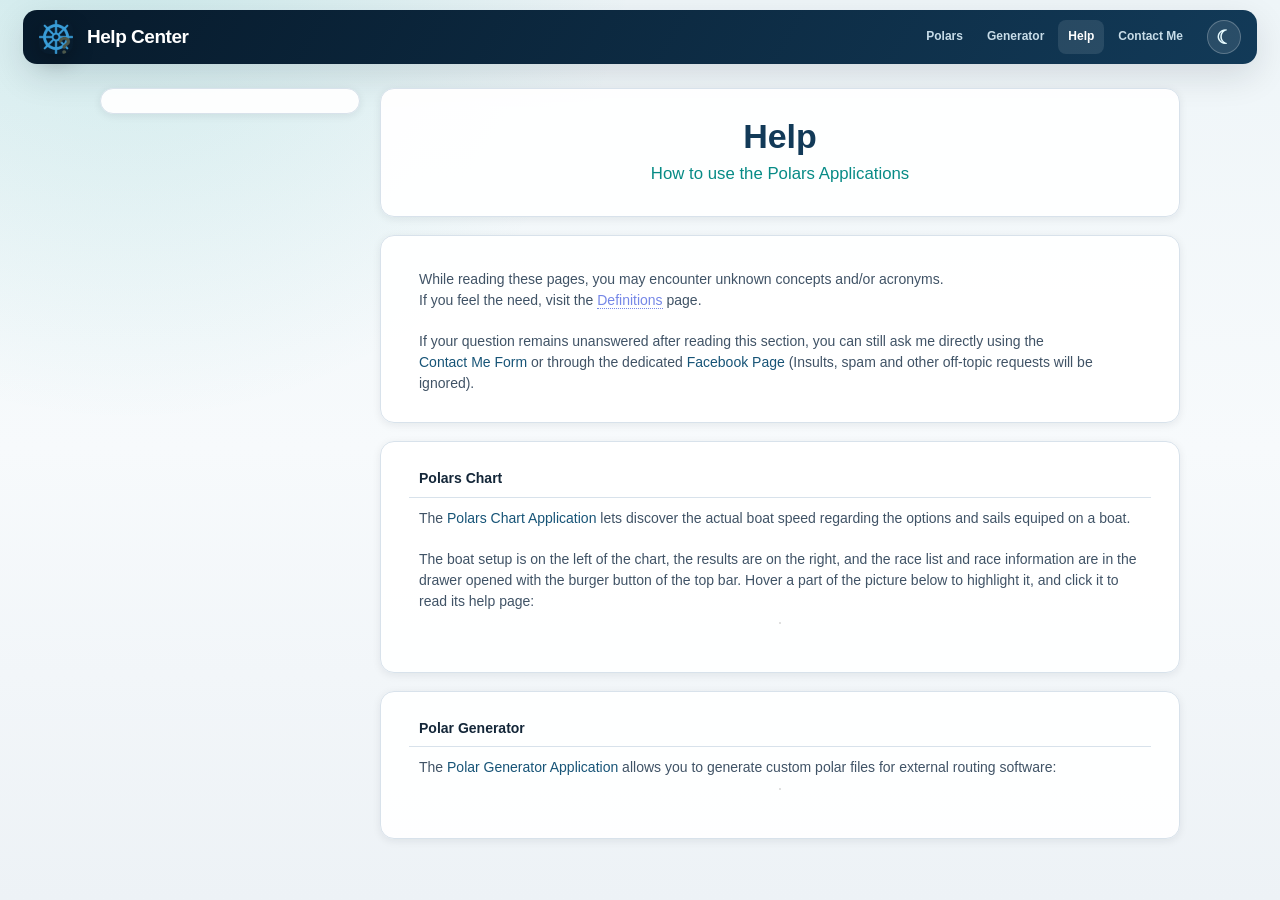
==== help/index.htm @ fb79d12a "Update the Help and README for the new interface, with day and night screenshots The Help pages stil" ====
<!DOCTYPE html>
<html lang="en" dir="ltr">
<head>
	<title>Help</title>
	<meta http-equiv="content-type" content="text/html; charset=utf-8">
	<meta name="description"	lang="en" content="Toxcct's Polars How To">
	<meta name="abstract"		lang="en" content="Toxcct's Polars Chart for Virtual Regatta Offshore">
	<meta name="title"			lang="en" content="Toxcct's Polars Chart for Virtual Regatta Offshore Races">
	<meta name="author"			lang="en" content="toxcct">
	<meta name="keywords"		content="toxcct, Polars, Chart, Virtual, Regatta, Offshore, Boat, Race, Races, Zezo">
	<meta name="robots"			content="all">
	<meta name="rating"			content="General">
	<meta name="category"		content="Sport">
	<meta name="publisher"		content="Toxcct">
	<meta name="copyright"		content="Toxcct 2018">
 	<meta name="viewport"		content="width=device-width, initial-scale=1">
 	<link rel="icon"			type="image/png" href="../favicon-help.png" />
	<script type="text/javascript" src="../js/theme.js?v=1.0.0"></script>
	<link rel="stylesheet"		type="text/css"	 href="../css/general.css?v=5.3.11"	media="screen" />
	<link rel="stylesheet"		type="text/css"	 href="../css/help.css?v=5.3.11"	media="screen" />
	<link rel="stylesheet"		type="text/css"	 href="../css/modern.css?v=1.4.1"		media="screen" />
	<script type="text/javascript" src="../js/lib/jquery-3.2.1.min.js"				defer ></script>
	<script type="text/javascript" src="../js/help.js?v=5.3.12"						defer ></script>
	<script type="text/javascript" src="../js/lib/gtag.js?v=5.3.11"					defer ></script>
</head>

<body class="help-page">
	<header id="_top">
        <div class="app-brand"><a class="app-brand__identity" href="../index.htm">
            <img class="app-brand__logo" src="../favicon-help.png" alt="LSV TOXCct">
            <div>
                <span class="app-brand__name">Help Center</span>
                <span class="app-brand__tagline">LSV TOXCct documentation</span>
            </div>
            </a>
            <div class="app-brand__actions">
                <nav class="app-nav" aria-label="Main navigation">
                    <a href="../index.htm">Polars</a>
                    <a href="../generator.htm">Generator</a>
                    <a class="is-current" href="index.htm">Help</a>
                    <a href="../contact.php">Contact Me</a>
                </nav>
                <span class="app-brand__badge">Polars Help Center</span>
            </div>
        </div>
    </header>
	<article class="grid2cols">
		<div class="column1">
			<div class="sticky">
				<div class="sidebox grid1cols" id="toc"></div>
			</div>
		</div>

		<div class="column2">
			<div class="contentframe">
				<h1>Help</h1>
				<h3>How to use the Polars Applications</h3>
			</div>

			<div class="contentframe" id="_defs">
				<h5 class="hidden">Definitions</h5>
				<p>While reading these pages, you may encounter unknown concepts and/or acronyms.<br/>
					If you feel the need, visit the <a href="definitions.htm" class="innerlnk">Definitions</a> page.<br/></p>
				<p>If your question remains unanswered after reading this section, you can still ask me directly using the <a href="../contact.php">Contact&nbsp;Me&nbsp;Form</a>
					or through the dedicated <a about="_blank" href="https://fb.me/VRPolarsChart/">Facebook Page</a> (Insults, spam and other off-topic requests will be ignored).</p>
			</div>

			<div class="contentframe" id="_polars_chart">
				<h5>Polars Chart</h5>
				<p>The <a href="../">Polars Chart Application</a> lets discover the actual boat speed regarding the options
					and sails equiped on a boat.</p>
				<p>The boat setup is on the left of the chart, the results are on the right, and the race list and race information are in the drawer opened with the burger button of the top bar. Hover a part of the picture below to highlight it, and click it to read its help page:</p>
				<p>
					<img class="themed" usemap="#chart_mapname" data-defsrc="img/100.png" />
					<map name="chart_mapname">
						<area shape="rect" coords="42,5,658,32"		href="chart_raceselector.htm"	title="Top bar and races drawer"	data-imgsrc="img/101.png" />
						<area shape="rect" coords="42,38,182,276"	href="chart_leftpanels.htm"		title="Left panels"		data-imgsrc="img/102.png" />
						<area shape="rect" coords="190,38,510,444"	href="chart_chart.htm"			title="Chart"			data-imgsrc="img/103.png" />
						<area shape="rect" coords="517,38,658,339"	href="chart_rightpanels.htm"	title="Right panels"	data-imgsrc="img/104.png" />
					</map>
				</p>
			</div>

			<div class="contentframe" id="_csv_generator">
				<h5>Polar Generator</h5>
				<p>The <a href="../generator.htm">Polar Generator Application</a> allows you to generate custom polar files for external routing software:</p>
				<p>
					<img class="themed" usemap="#csvgen_mapname" data-defsrc="img/200.png" />
					<map name="csvgen_mapname">
						<area shape="rect" coords="46,68,654,289"	href="csvgen_input.htm"		title="Input Field"			data-imgsrc="img/201.png" />
						<area shape="rect" coords="46,290,654,530"	href="csvgen_options.htm"	title="Options Selector"	data-imgsrc="img/202.png" />
						<area shape="rect" coords="46,531,654,724"	href="csvgen_output.htm"	title="Output Area"			data-imgsrc="img/203.png" />
					</map>
				</p>
			</div>
		</div>
	</article>
</body>
</html>
---- css/general.css ----
/***
 * general.css: Global styles
 * (c) 2017-2018 Toxcct
 * ---
 * This stylesheet is expected to be loaded first.
 ***/

/* ### RESET ###### */
/* Eric Meyer v2.0 (2011-01-26) : http://meyerweb.com/eric/tools/css/reset/ */
html, body, div, span, applet, object, iframe, h1, h2, h3, h4, h5, h6, p, blockquote, pre, a, abbr, acronym, address, big, cite, code, del, dfn, em, img, ins, kbd, q, s, samp, small, strike, strong, sub, sup, tt, var, b, u, i, center, dl, dt, dd, ol, ul, li, fieldset, form, label, legend, table, caption, tbody, tfoot, thead, tr, th, td, article, aside, canvas, details, embed, figure, figcaption, footer, header, hgroup, menu, nav, output, ruby, section, summary, time, mark, audio, video
	{ margin:0; padding:0; border:0; font-size:100%; font:inherit; vertical-align:baseline; }
article, aside, details, figcaption, figure, footer, header, hgroup, menu, nav, section {display:block;}
body {line-height:1;}
ol, ul {list-style:none;}
blockquote, q {quotes:none;}
blockquote:before, blockquote:after, q:before, q:after {content:''; content:none;}
table {border-collapse:collapse; border-spacing:0;}


/**** GLOBAL ********/
/*- Structure ----*/
body {background-color:#ddd; font:normal normal normal 9pt/10pt 'Verdana', sans-serif;}
a {color:#00f; text-decoration:none;}
a:active, a:hover {text-decoration:underline;}
a.disabled {color:graytext; text-decoration:none; cursor:default !important;}
hr {height:1px;}
header, article, footer {margin:0 auto; text-align:center; min-height:20px;}

/*- Forms --------*/

/*- Typographic --*/
i {font-style:italic;}
b {font-weight:bold;}
u {text-decoration:underline;}

.red	{color:red   !important;}
.blue	{color:blue  !important;}
.green	{color:green !important;}
.gray	{color:gray  !important;}

/*- Tables -------*/


/**** HEADER ********/
header {width:910px;}


/**** NAV ***********/


/**** FOOTER ********/
footer	 {color:#777; padding:10px 0 0;}
footer a {color:#8c8cb8; text-decoration:underline;}


/**** CONTENT *******/
article							{width:850px; cursor:default;}
article.grid2cols				{display:grid; grid-template-columns:1fr 600px; grid-gap:7px;}
article.grid3cols				{display:grid; grid-template-columns:1fr 425px 1fr; grid-gap:7px;}

article .contentframe			{min-height:600px; background-color:rgba(255, 255, 255, 0.5); border:1px solid #999; border-radius:5px; box-shadow:0px 4px 10px 0px #4e4e4e; position:relative; overflow: hidden;}

article .sidebox						{color:#444; background-color:rgba(214, 226, 212, 1); border:1px solid #bbb; border-radius:5px; padding:3px 1px; margin:3px 0 5px; font-size:smaller; user-select:none;}
article .sideboxnomargin						{color:#444; background-color:rgba(214, 226, 212, 1); border:1px solid #bbb; border-radius:5px; padding:0px 1px; margin:0px 0 0px; font-size:smaller; user-select:none; height: 16px;}
article .sidebox.grid1cols				{display:grid; grid-gap:2px; grid-template-columns:1fr;					}
article .sidebox.grid2cols				{display:grid; grid-gap:2px 10px;grid-template-columns:60px 1fr;		}
article .sidebox.grid2cols.c20x1fr		{display:grid; grid-gap:2px; grid-template-columns:20px 1fr;			}
article .sidebox.grid3cols				{display:grid; grid-gap:2px; grid-template-columns:30px 1fr 20px;		}
article .sideboxnomargin.grid3cols				{display:grid; grid-gap:2px; grid-template-columns:30px 1fr 20px;		}
article .sidebox.grid3cols.c20x1frx35	{display:grid; grid-gap:2px; grid-template-columns:20px 1fr 85px;		}
article .sidebox.grid5cols				{display:grid; grid-gap:2px; grid-template-columns:1fr 1fr 1fr 1fr 1fr;	}
article .sidebox.grid9cols				{display:grid; grid-gap:2px; grid-template-columns:1fr 1fr 1fr 1fr 1fr 1fr 1fr 1fr 1fr 1fr 1fr 1fr 1fr 1fr;	}
article .sideboxnomargin.grid9cols				{display:grid; grid-gap:2px; grid-template-columns:1fr 1fr 1fr 1fr 1fr 1fr 1fr 1fr 1fr 1fr 1fr 1fr 1fr 1fr;	}
article .sidebox			> .title	{color:#999; width:95%; margin:0 auto 1px; padding-bottom:3px; border-bottom:1px solid #bbb; position:relative;}
article .sidebox.grid1cols	> .title	{grid-column:span 1;}
article .sidebox.grid2cols	> .title	{grid-column:span 2;}
article .sidebox.grid3cols	> .title	{grid-column:span 3;}
article .sideboxnomargin.grid3cols	> .title	{grid-column:span 3;}
article .sidebox.grid5cols	> .title	{grid-column:span 5;}
article .sidebox.grid1cols	> .sep		{grid-column:span 1;}
article .sidebox.grid2cols	> .sep		{grid-column:span 2;}
article .sidebox.grid5cols	> .sep		{grid-column:span 5;}
article .sidebox.grid9cols	> .sep		{grid-column:span 9;}
article .sideboxnomargin.grid9cols	> .sep		{grid-column:span 7;}
article .sidebox.grid5cols	> input		{grid-column:span 3; text-align:center; vertical-align:middle; height:18px; border:1px solid #999; padding:0;}
article .sidebox.grid3cols	> input		{text-align:center; vertical-align:middle; height:14px; border:1px solid #999; padding:0;}
article .sideboxnomargin.grid3cols	> input		{text-align:center; vertical-align:middle; height:14px; border:1px solid #999; padding:0;}
article .sidebox.grid5cols	> button	{width:35px; height:20px;}
article .sidebox.grid9cols	> button	{width:18px; height:18px; padding: 0px 0px; border-width: 1px; word-spacing: 0px; font-size: 6px;}
article .sideboxnomargin.grid9cols	> button	{width:18px; height:18px; padding: 0px 0px; border-width: 1px; word-spacing: 0px; font-size: 6px;}
article .sidebox.grid1cols	> .column1	{text-align:center;	}
article .sidebox.grid2cols	> .column1	{text-align:right;	}
article .sidebox.grid2cols	> .column2	{text-align:left;	}
article .sidebox.grid3cols	> .column1	{text-align:right;	}
article .sideboxnomargin.grid3cols	> .column1	{text-align:right;	}
article .sidebox.grid3cols	> .column2	{text-align:left;	}
article .sideboxnomargin.grid3cols	> .column2	{text-align:left;	}
article .sidebox.grid3cols	> .column3	{text-align:right;	}
article .sideboxnomargin.grid3cols	> .column3	{text-align:right;	}
article .sidebox.grid5cols	> .column1	{text-align:right;	}
article .sidebox.grid5cols	> .column2	{text-align:center;	}
article .sidebox.grid5cols	> .column3	{text-align:center;	}
article .sidebox.grid5cols	> .column4	{text-align:center;	}
article .sidebox.grid5cols	> .column5	{text-align:left;	}
article .sidebox.grid9cols	> .column1	{text-align:right;	}
article .sideboxnomargin.grid9cols	> .column1	{text-align:center;	}
article .sidebox.grid9cols	> .column2	{text-align:center;	}
article .sideboxnomargin.grid9cols	> .column2	{text-align:center;	}
article .sidebox.grid9cols	> .column3	{text-align:center;	}
article .sideboxnomargin.grid9cols	> .column3	{text-align:center;	}
article .sidebox.grid9cols	> .column4	{text-align:center;	}
article .sideboxnomargin.grid9cols	> .column4	{text-align:center;	}
article .sidebox.grid9cols	> .column5	{text-align:left;	}
article .sideboxnomargin.grid9cols	> .column5	{text-align:left;	}
article .sidebox.grid9cols	> .column6	{text-align:center;	}
article .sideboxnomargin.grid9cols	> .column6	{text-align:center;	}
article .sidebox.grid9cols	> .column7	{text-align:center;	}
article .sideboxnomargin.grid9cols	> .column7	{text-align:center;	}
article .sidebox.grid9cols	> .column8	{text-align:center;	}
article .sideboxnomargin.grid9cols	> .column8	{text-align:center;	}
article .sidebox.grid9cols	> .column9	{text-align:center;	}
article .sideboxnomargin.grid9cols	> .column9	{text-align:center;	}
article .sidebox			> hr		{width:95%; height:0; border:none; border-top:1px inset; border-bottom:1px inset; margin:3px auto 0;}
article .sidebox			> .ads		{width:180px; height:190px; margin:0 auto; padding:5px 0;}
article .sidebox	.val				{color:#008275;		}
article .sidebox	.unit_deg::after	{content:"\00B0";	}
article .sidebox	.unit_kts::after	{content:" kts";	}
article .sideboxnomargin	.unit_kts::after	{content:" kts";height: 16px;	}
article .sidebox	.clickable			{cursor:pointer;	}
article .sidebox	.clickable.disabled	{cursor:default;	}
article .sidebox	img					{vertical-align:text-bottom; width:11px; padding-right:2px;}
article .sidebox	.lnk_icon			{display:inline-block; width:11px; height:11px; vertical-align:text-bottom; background-size:contain;}
article .sidebox	.lnk_icon.left		{margin-right:2px;}
article .sidebox	.lnk_icon.right		{margin-left:2px;}
article .sidebox	.lnk_icon.cog		{background-image: url(./img/cog.png);}
article .sidebox	.lnk_icon.help		{background-image: url(./img/help.png);}
article .sidebox	.lnk_icon.email		{background-image: url(./img/page_edit.png);}
article .sidebox	.lnk_icon.fb		{background-image: url(./img/facebook.png);}
article .sidebox	.lnk_icon.paypal	{background-image: url(https://www.paypalobjects.com/webstatic/icon/favicon.ico);}
article .sidebox	.lnk_icon.github	{background-image: url(./img/github.png);}
article .sidebox	.lnk_icon.zezo		{background-image: url(./img/zezo_favicon.png);}
article .sidebox	.lnk_icon.vrzen		{background-image: url(https://vrzen.org/assets/img/favicon.ico);}
article .sidebox	.lnk_icon.vrdash	{background-image: url(https://lh3.googleusercontent.com/2yTMNQYOVCjJmH24RKw0IzHLn2s8ThqNqshqYa5LpwlR2w_ZX2c3izU-znmJ2lO4NVhhf-WaPA=w26-h26-e365);}
article .sidebox	.lnk_icon.rtmulti	{background-image: url(https://vro.civis.net/LSV-Dash/img/LSV.svg);}
article .sidebox	.lnk_icon.rtmono	{background-image: url(https://vro.civis.net/LSV-Dash/img/LSV.svg);}
article .sidebox	.lnk_icon.avalon	{background-image: url(https://www.avalon-routing.com/wp-content/uploads/2017/07/cropped-PictoAvalon-32x32.jpg);}
article .sidebox	.lnk_icon.release	{background-image: url(./img/report.png);}

.bigRedButton				{display:inline-block; color:#fff; background-color:#ff5c5c; padding:5px 10px; border:1px solid #f22; border-radius:3px; cursor:pointer; user-select:none; transition-property:color, background-color, border-color; transition-duration:0.3s; transition-timing-function:ease;}
.bigRedButton:hover			{background-color:#ff8888;}
.bigRedButton:active		{background-color:#ff4040;}
.bigRedButton[disabled]		{background-color:#dadada; color:graytext; border-color:#a2a2a2; cursor:default;}

.bigGreenButton				{display:inline-block; color:#fff; background-color:#348e34; padding:5px 10px; border:1px solid #070; border-radius:3px; cursor:pointer; user-select:none; transition-property:color, background-color, border-color; transition-duration:0.3s; transition-timing-function:ease;}
.bigGreenButton:hover		{background-color:#46af46;}
.bigGreenButton:active		{background-color:#328032;}
.bigGreenButton[disabled]	{background-color:#dadada; color:graytext; border-color:#a2a2a2; cursor:default;}

.bigBlueButton				{display:inline-block; color:#eeebff; background-color:#365ed0; padding:5px 10px; border:1px solid #999; border-radius:3px; cursor:pointer; user-select:none; transition-property:color, background-color, border-color; transition-duration:0.3s; transition-timing-function:ease;}
.bigBlueButton:hover		{background-color:#4872e6; color:#fff;}
.bigBlueButton:active		{background-color:#0d3dc5;}
.bigBlueButton[disabled]	{background-color:#dadada; color:graytext; border-color:#a2a2a2; cursor:default;}

.bigGrayButton				{display:inline-block; color:#333; background-color:#ebebeb; padding:5px 10px; border:1px solid #999; border-radius:3px; cursor:pointer; user-select:none; transition-property:color, background-color, border-color; transition-duration:0.3s; transition-timing-function:ease;}
.bigGrayButton:hover		{background-color:#fdfdfd;}
.bigGrayButton:active		{background-color:#ddd;}
.bigGrayButton[disabled]	{background-color:#dadada; color:graytext; border-color:#a2a2a2; cursor:default;}
---- css/help.css ----
/***
 * help.css: Polars' Help specific styles
 * (c) 2017-2018 Toxcct
 * ---
 * This stylesheet is cascaded after general.css
 ***/


/**** GLOBAL ********/
.sticky			{position:sticky; top:5px;}
.center			{text-align:center	!important;}
.right			{text-align:right   !important;}
.hidden			{display:none		!important;}
.clear			{clear:both			!important;}

.race_incoming		{color:#0c0ccc;}
.race_inprogress	{color:#13be13;}
.race_closing		{color:#970303;}
.race_closed		{color:#000000;}


/**** HEADER ********/


/**** NAV ***********/


/**** FOOTER ********/


/**** CONTENT *******/
article						{width:940px; grid-template-columns:1fr 740px !important; line-height:1.2em;}

.contentframe				{min-height:initial !important; margin-bottom:20px; padding:10px; text-align:left;}
.contentframe h1			{font-weight:bold; text-align:center; font-size:1.6em; color:#008275; padding:0 0 5px; line-height:1em;}
.contentframe h3			{font-weight:normal; text-align:center; font-size:1.2em; color:#008275; padding:5px 0;}
.contentframe h5			{font-weight:bold; text-align:left; border-bottom:1px solid #999; padding:0 0 10px 10px; margin-bottom:10px;}
.contentframe p				{text-align:justify; margin:5px 10px 0px; color:#404040; line-height:1.5em;}
.contentframe p  + p,
.contentframe ul + p,
.contentframe h1 + p,
.contentframe h3 + p		{margin-top:20px;}
.contentframe p img			{display:block; border:1px solid #ccc; margin:0 auto 20px;}
.contentframe p + p > img	{margin-top:-10px;}
.contentframe img.inline	{display:inline-block; margin:0; border:0; vertical-align:sub;}
.contentframe p.favicon		{margin:0 0 0 50px;}
.contentframe .favicon img	{display:inline-block; width:16px; vertical-align:bottom; margin:0; border:0;}
.contentframe img.flt_left	{float:left; margin-right:20px;}
.contentframe img.flt_right	{float:right; margin-left:20px;}
.contentframe p img + img	{margin-top:-10px;}
.contentframe ul			{list-style:disc; margin:0px 10px 20px 50px; color:#404040;}
.contentframe p + ul		{margin-top:5px;}
.contentframe a.innerlnk	{border-bottom:1px dotted; color:#7587e7; text-decoration:none;}
.contentframe hr			{height:0; border:none; border-bottom:1px solid #999; margin:30px auto; width:100px; clear:both;}

pre {border:1px solid #999; margin:5px 55px 10px; padding:5px; background-color:#d5d5d5; font-family:monospace; overflow:auto;}
pre.json .key		{color:#971193;}
pre.json .val.str	{color:#dd7000;}
pre.json .val.num	{color:#034ed7;}
pre.json .val.bool	{color:#149904;}
pre .highlight		{cursor:help; background-color:#ea535336;}

ul.sails				{font-weight:bold; line-height:2;}
ul.sails li.Jib			{color:#cd0342;}
ul.sails li.Spi			{color:#00ff00;}
ul.sails li.Staysail	{color:#0000ff;}
ul.sails li.LightJib	{color:#f67876;}
ul.sails li.Code0		{color:#00a000;}
ul.sails li.HeavyGnk	{color:#b00000;}
ul.sails li.LightGnk	{color:#d77900;}
---- css/modern.css ----
/**
 * LSV TOXCct responsive visual layer
 * Loaded after the historical stylesheets so the application logic and
 * existing selectors remain backward compatible.
 */

:root {
	--navy-950: #071a2b;
	--navy-900: #0b263d;
	--navy-800: #123a58;
	--navy-700: #175477;
	--brand-gradient-end: var(--navy-800);
	--sea-600: #078b86;
	--sea-500: #12a8a0;
	--sea-100: #dff7f4;
	--blue-100: #e9f3fb;
	--ink-900: #132638;
	--ink-700: #405366;
	--ink-500: #718092;
	--line: #d8e2eb;
	--surface: #ffffff;
	--surface-soft: #f3f7fa;
	--danger: #c63c4a;
	--success: #14865f;
	--warning: #a76311;
	--page-glow: rgba(18, 168, 160, 0.16);
	--page-start: #eef5f8;
	--page-middle: #f7fafc;
	--page-end: #edf2f6;
	--surface-glass-soft: rgba(255, 255, 255, 0.78);
	--surface-glass: rgba(255, 255, 255, 0.92);
	--surface-glass-medium: rgba(255, 255, 255, 0.94);
	--surface-glass-strong: rgba(255, 255, 255, 0.96);
	--code-surface: #eef3f7;
	--chart-axis: #9eb0bf;
	--chart-grid: rgba(113, 128, 146, 0.24);
	--chart-label-background: rgba(255, 255, 255, 0.92);
	--chart-label-text: #123a58;
	--chart-tooltip: rgba(7, 26, 43, 0.94);
	--chart-point-border: #ffffff;
	--chart-point-shadow: rgba(7, 26, 43, 0.32);
	--shadow-sm: 0 2px 8px rgba(7, 26, 43, 0.08);
	--shadow-md: 0 12px 35px rgba(7, 26, 43, 0.12);
	--radius-sm: 8px;
	--radius-md: 14px;
	--radius-lg: 20px;
	--page-width: 1400px;
}

:root[data-theme="dark"] {
	--navy-950: #06131d;
	--navy-900: #0a2131;
	--navy-800: #9dd9f7;
	--navy-700: #83c9ec;
	--brand-gradient-end: #164661;
	--sea-600: #48d5cc;
	--sea-500: #5be3da;
	--sea-100: #153c3d;
	--blue-100: #172f43;
	--ink-900: #edf5fa;
	--ink-700: #c0ced9;
	--ink-500: #91a6b8;
	--line: #30495b;
	--surface: #102431;
	--surface-soft: #182f3f;
	--danger: #ff8994;
	--success: #66d3aa;
	--warning: #f4b45e;
	--page-glow: rgba(18, 168, 160, 0.12);
	--page-start: #07131d;
	--page-middle: #0a1a27;
	--page-end: #0d202e;
	--surface-glass-soft: rgba(12, 31, 44, 0.82);
	--surface-glass: rgba(15, 35, 49, 0.94);
	--surface-glass-medium: rgba(15, 35, 49, 0.96);
	--surface-glass-strong: rgba(17, 38, 53, 0.98);
	--code-surface: #0b1b27;
	--chart-axis: #678196;
	--chart-grid: rgba(145, 166, 184, 0.24);
	--chart-label-background: rgba(16, 36, 49, 0.96);
	--chart-label-text: #d8e7f1;
	--chart-tooltip: rgba(3, 12, 19, 0.96);
	--chart-point-border: #dceaf2;
	--chart-point-shadow: rgba(0, 0, 0, 0.6);
	--shadow-sm: 0 2px 10px rgba(0, 0, 0, 0.28);
	--shadow-md: 0 14px 38px rgba(0, 0, 0, 0.38);
}

*, *::before, *::after {
	box-sizing: border-box;
}

html {
	min-width: 320px;
	scroll-behavior: smooth;
}

body {
	min-height: 100vh;
	margin: 0;
	color: var(--ink-900);
	background:
		radial-gradient(circle at 10% -10%, var(--page-glow), transparent 32rem),
		linear-gradient(180deg, var(--page-start) 0, var(--page-middle) 28rem, var(--page-end) 100%);
	font: 400 14px/1.45 -apple-system, BlinkMacSystemFont, "Segoe UI", Roboto, Helvetica, Arial, sans-serif;
	-webkit-font-smoothing: antialiased;
}

a {
	color: var(--navy-700);
	text-decoration: none;
}

a:hover {
	color: var(--sea-600);
	text-decoration: none;
}

button,
input,
select,
textarea {
	font: inherit;
}

button,
input[type="button"],
input[type="submit"] {
	min-height: 36px;
	border: 1px solid var(--line);
	border-radius: var(--radius-sm);
    background: var(--surface-soft);
    color: var(--navy-800);
	cursor: pointer;
	transition: border-color 160ms ease, box-shadow 160ms ease, background-color 160ms ease, transform 160ms ease;
}

button:hover:not(:disabled),
input[type="button"]:hover:not(:disabled),
input[type="submit"]:hover:not(:disabled) {
	border-color: var(--sea-500);
	box-shadow: 0 3px 12px rgba(18, 168, 160, 0.16);
}

button:active:not(:disabled),
input[type="button"]:active:not(:disabled),
input[type="submit"]:active:not(:disabled) {
	transform: translateY(1px);
}

button:focus-visible,
input:focus-visible,
select:focus-visible,
textarea:focus-visible,
a:focus-visible {
	outline: 3px solid rgba(18, 168, 160, 0.3);
	outline-offset: 2px;
}

input[type="checkbox"],
input[type="radio"] {
	accent-color: var(--sea-600);
}

input[type="text"],
select,
textarea {
	border: 1px solid var(--line);
	border-radius: var(--radius-sm);
	background: var(--surface);
	color: var(--ink-900);
}

.sr-only {
	position: absolute !important;
	width: 1px !important;
	height: 1px !important;
	padding: 0 !important;
	margin: -1px !important;
	overflow: hidden !important;
	clip: rect(0, 0, 0, 0) !important;
	white-space: nowrap !important;
	border: 0 !important;
}

/* Header and race selector */
header {
	width: min(100%, var(--page-width));
	min-height: 0;
	padding: 18px clamp(14px, 3vw, 34px) 0;
}

.app-brand {
	display: flex;
	align-items: center;
	justify-content: space-between;
	gap: 18px;
	min-height: 76px;
	padding: 14px clamp(16px, 3vw, 28px);
	border-radius: var(--radius-lg);
	background: linear-gradient(120deg, var(--navy-950), var(--brand-gradient-end));
	box-shadow: var(--shadow-md);
	color: #fff;
	text-align: left;
}

.app-brand__identity {
	display: flex;
	align-items: center;
	gap: 14px;
	color: #fff;
}

.app-brand__identity:hover {
	color: #fff;
}

.app-brand__logo {
	width: 48px;
	height: 48px;
	border-radius: 13px;
	box-shadow: 0 7px 20px rgba(0, 0, 0, 0.25);
}

.app-brand__name {
	display: block;
	font-size: clamp(19px, 2.3vw, 27px);
	font-weight: 720;
	letter-spacing: -0.025em;
}

.app-brand__tagline {
	display: block;
	margin-top: 3px;
	color: #b9d6e6;
	font-size: 12px;
	letter-spacing: 0.035em;
}

.app-brand__badge {
	flex: 0 0 auto;
	padding: 7px 11px;
	border: 1px solid rgba(255, 255, 255, 0.22);
	border-radius: 999px;
	background: rgba(255, 255, 255, 0.09);
	color: #dffcf8;
	font-size: 11px;
	font-weight: 700;
	letter-spacing: 0.08em;
	text-transform: uppercase;
}

.app-brand__actions {
	display: flex;
	align-items: center;
	gap: 14px;
}

.theme-toggle {
	display: inline-grid;
	place-items: center;
	flex: 0 0 auto;
	width: 38px;
	height: 38px;
	min-height: 38px;
	padding: 0;
	border: 1px solid rgba(255, 255, 255, 0.24);
	border-radius: 50%;
	background: rgba(255, 255, 255, 0.1);
	color: #e7fbff;
	font-size: 19px;
	font-weight: 700;
	line-height: 1;
}

.theme-toggle:hover:not(:disabled) {
	border-color: rgba(91, 227, 218, 0.8);
	background: rgba(255, 255, 255, 0.17);
}

.app-nav {
	display: flex;
	align-items: center;
	gap: 4px;
}

.app-nav a {
	padding: 8px 10px;
	border-radius: 8px;
	color: #c7dce8;
	font-size: 12px;
	font-weight: 650;
}

.app-nav a:hover,
.app-nav a.is-current {
	background: rgba(255, 255, 255, 0.1);
	color: #fff;
}

header #race_selection {
	position: relative;
	display: block;
	width: 100%;
	min-width: 0;
	height: auto;
	min-height: 90px;
	margin: 16px auto 4px;
	padding: 12px 8px;
	border: 0;
	border-radius: var(--radius-md);
	background: var(--surface-glass-soft);
	box-shadow: var(--shadow-sm);
	overflow-x: auto;
	overflow-y: hidden;
	scrollbar-width: thin;
	scrollbar-color: #a8bac8 transparent;
}

header #race_selection select {
	display: none;
	width: 100%;
	min-height: 46px;
	padding: 0 42px 0 14px;
	background-color: var(--surface);
}

header #race_selection .archives_selector {
	border-right-color: var(--line);
}

header #race_selection .race {
	font-size: 11px;
	font-weight: 650;
	line-height: 1.25;
}

header #race_selection .imgbtn {
	border: 2px solid transparent;
	border-radius: 12px;
	box-shadow: 0 3px 10px rgba(7, 26, 43, 0.14);
	opacity: 0.55;
}

header #race_selection .imgbtn:hover {
	border-color: rgba(18, 168, 160, 0.5);
	opacity: 0.9;
}

header #race_selection .imgbtn.selected {
	border-color: var(--sea-500);
	box-shadow: 0 8px 22px rgba(7, 26, 43, 0.22);
}

header #race_selection .races_hidden_counter {
	border-color: var(--line);
	background: var(--surface-soft);
	color: var(--ink-500);
}

header #race_selection .hidden_races_banner {
	position: fixed;
	z-index: 50;
	display: none;
	inset: 0;
	width: 100%;
	height: 100%;
	padding: min(12vh, 110px) clamp(16px, 5vw, 80px);
	background: rgba(7, 26, 43, 0.72);
	backdrop-filter: blur(8px);
}

header #race_selection .races_closed,
header #race_selection .races_hidden {
	position: relative;
	width: min(100%, 1000px);
	max-height: 74vh;
	margin: 0 auto;
	padding: 28px;
	border-radius: var(--radius-lg);
	background: var(--surface);
	box-shadow: var(--shadow-md);
	overflow: auto;
}

/* Main chart layout */
body.dashboard-page article.grid3cols {
	display: grid;
	grid-template-columns: minmax(210px, 270px) minmax(380px, 425px) minmax(235px, 290px);
	gap: 18px;
	align-items: start;
	justify-content: center;
	width: min(100%, var(--page-width));
	padding: 14px clamp(14px, 3vw, 34px) 34px;
}

body.dashboard-page article.grid3cols > .column1,
body.dashboard-page article.grid3cols > .column3 {
	min-width: 0;
}

body.dashboard-page article.grid3cols > .column2 {
	height: auto;
	min-width: 0;
}

body.dashboard-page article .contentframe {
	min-height: 0;
	border: 1px solid var(--line);
	border-radius: var(--radius-lg);
	background: var(--surface-glass-medium);
	box-shadow: var(--shadow-md);
	overflow: hidden;
}

#chart_panel {
	position: relative;
}

.chart-header {
	display: flex;
	align-items: center;
	justify-content: space-between;
	gap: 14px;
	padding: 14px 16px 10px;
	border-bottom: 1px solid var(--line);
	text-align: left;
}

.chart-header > :first-child {
	flex: 1 1 auto;
	min-width: 0;
}

.chart-header__title {
	display: block;
	font-size: 15px;
	font-weight: 720;
}

.chart-header__hint {
	display: block;
	margin-top: 2px;
	color: var(--ink-500);
	font-size: 11px;
}

.chart-header__controls,
.chart-zoom {
	display: flex;
	align-items: center;
	gap: 6px;
}

.chart-header__controls {
	flex: 0 0 auto;
}

.chart-zoom {
	display: none;
}

#chart_panel.is-echarts .chart-zoom {
	display: flex;
}

.chart-header__action {
	min-width: 40px;
	min-height: 40px;
	padding: 0 10px;
	border-color: var(--line);
	background: var(--surface-soft);
	font-size: 18px;
	line-height: 1;
}

.chart-zoom .chart-header__action {
	min-width: 36px;
	min-height: 36px;
	padding: 0 8px;
}

.chart-zoom__level {
	min-width: 56px !important;
	font-size: 11px;
	font-variant-numeric: tabular-nums;
}

.chart-header__action:disabled {
	cursor: default;
	opacity: 0.45;
}

body.chart-is-expanded {
	overflow: hidden;
}

#chart_panel:fullscreen,
#chart_panel.is-expanded {
	display: flex;
	flex-direction: column;
	align-items: center;
	justify-content: center;
	background: var(--surface);
}

#chart_panel:fullscreen {
	padding: 10px;
}

#chart_panel.is-expanded {
	position: fixed;
	z-index: 100;
	inset: 10px;
	width: auto;
	height: auto;
	max-width: none;
	margin: 0;
}

#chart_panel:fullscreen .chart-header,
#chart_panel.is-expanded .chart-header {
	width: min(100%, 540px);
}

#chart_panel:fullscreen #zoomable,
#chart_panel.is-expanded #zoomable {
	width: min(100%, calc((100vh - 96px) * 425 / 650));
}

#zoomable {
	position: relative;
	display: block;
	width: 100%;
	max-width: 425px;
	height: auto;
	margin: 0 auto;
	aspect-ratio: 425 / 650;
	font-size: 24px;
	font-weight: 700;
	touch-action: none;
}

article #polars_chart_scale,
article #polars_chart_vmg,
article #polars_chart_vmgprj,
article #polars_chart_spdprj,
article #polars_chart_foils,
article #polars_chart_data,
article #polars_chart_twa,
article #polars_chart_course {
	position: absolute;
	inset: 0;
	display: block;
	width: 100%;
	height: 100%;
	margin: 0;
}

article #polars_chart_course {
	z-index: 0;
	pointer-events: none;
}

article #error_message,
article #info_message {
	inset: 0;
	width: 100%;
	height: 100%;
	padding: 48% 22px 22px;
	border-radius: 0;
	font-size: 13px;
	line-height: 1.55;
}

#chart_panel.is-echarts #error_message,
#chart_panel.is-echarts #info_message {
	top: 58px;
	height: calc(100% - 58px);
}

body.dashboard-page article .sidebox,
body.dashboard-page article .sideboxnomargin {
	color: var(--ink-700);
	border: 1px solid var(--line);
	border-radius: var(--radius-md);
	background: var(--surface-glass);
	box-shadow: var(--shadow-sm);
	font-size: 12px;
}

body.dashboard-page article .sidebox {
	margin: 0 0 12px;
	padding: 13px;
}

body.dashboard-page article .sideboxnomargin {
	height: auto;
	margin: 0 0 10px;
	padding: 10px 12px;
}

body.dashboard-page article .sidebox > .title {
	width: 100%;
	margin: 0 auto 7px;
	padding: 0 0 8px;
	border-bottom-color: var(--line);
	color: var(--ink-500);
	font-size: 10px;
	font-weight: 760;
	letter-spacing: 0.09em;
	text-transform: uppercase;
}

body.dashboard-page article .sidebox .val {
	color: var(--sea-600);
	font-weight: 700;
}

body.dashboard-page article .sidebox.grid1cols,
body.dashboard-page article .sidebox.grid2cols,
body.dashboard-page article .sidebox.grid3cols,
body.dashboard-page article .sideboxnomargin.grid3cols {
	gap: 7px 10px;
}

body.dashboard-page article .sidebox.grid2cols {
	grid-template-columns: minmax(58px, auto) minmax(0, 1fr);
    align-items: center;
}

body.dashboard-page article .sidebox.grid3cols,
body.dashboard-page article .sideboxnomargin.grid3cols {
	grid-template-columns: 30px minmax(0, 1fr) 34px;
}

body.dashboard-page article .sidebox.grid3cols.c20x1frx35 {
	grid-template-columns: 28px minmax(0, 1fr) 72px;
}

/* TWS step buttons: "−" on the first row, "+" on the second, whatever their number */
body.dashboard-page article .tws-step-buttons {
	display: grid;
	grid-template-columns: repeat(var(--tws-steps, 3), minmax(0, 1fr));
	gap: 4px;
	padding: 8px;
}

body.dashboard-page article .tws-step-buttons > button {
	width: auto;
	min-width: 0;
	height: 32px;
	padding: 0 1px;
	border-color: var(--line);
	background: var(--surface-soft);
	color: var(--navy-800);
	font-size: 10px;
	font-weight: 700;
}

/* 4 decimals or more: tighter labels so "+0.00001" still fits */
body.dashboard-page article .tws-step-buttons:has(> :nth-child(9)) {
	gap: 3px 2px;
	padding: 8px 4px;
}

body.dashboard-page article .tws-step-buttons:has(> :nth-child(9)) > button {
	padding: 0;
	font-size: 9px;
	letter-spacing: -0.03em;
}

#polar_echart {
	width: 100%;
	max-width: 540px;
	height: min(72vh, 650px);
    min-height: 650px;
	margin: 0 auto;
	touch-action: none;
}

#polar_echart[hidden] {
	display: none;
}

#chart_panel.is-echarts #zoomable {
	display: none;
}

#chart_panel:fullscreen #polar_echart,
#chart_panel.is-expanded #polar_echart {
	width: min(100%, 540px);
	height: calc(100vh - 84px);
	max-height: none;
}

/* TWA value in a fixed-width slot so the buttons never move or overflow */
body.dashboard-page article .sidebox #data_twa {
	display: grid;
	grid-template-columns: 6.5ch minmax(0, 1fr);
	align-items: center;
	gap: 6px;
	min-width: 0;
	margin-bottom: 2px;
}

body.dashboard-page article .sidebox #data_twa > .val {
	white-space: nowrap;
	font-variant-numeric: tabular-nums;
}

body.dashboard-page article .sidebox #data_twa div#twa_btns {
	position: static;
	display: grid;
	grid-template-columns: repeat(4, minmax(0, 1fr));
	gap: 4px;
	min-width: 0;
	padding: 0;
}

body.dashboard-page article .sidebox #data_twa div#twa_btns button {
	width: auto;
	min-width: 0;
	height: 32px;
	padding: 0 1px;
	font-size: 10px;
	white-space: nowrap;
}

body.dashboard-page article #data_tws {
//	min-height: 38px;
	padding: 0 0px;
	font-size: 15px;
	font-weight: 720;
    border: 0px;
}

body.dashboard-page article .sidebox input[type="checkbox"] {
	width: 17px;
	height: 17px;
}

body.dashboard-page article .sidebox .clickable {
	padding: 4px;
	border-radius: 6px;
	transition: background-color 150ms ease;
}

body.dashboard-page article .sidebox .clickable:hover:not(.disabled) {
	background: var(--sea-100);
}

body.dashboard-page article #reset_stored_data,
.bigRedButton,
.bigGreenButton,
.bigBlueButton,
.bigGrayButton {
	min-height: 38px;
	padding: 7px 13px;
	border-width: 1px;
	border-radius: var(--radius-sm);
	box-shadow: none;
	font-weight: 650;
}

body.dashboard-page article #reset_stored_data {
	width: 100%;
	margin-top: 2px;
	border-color: #efc4c8;
	background: #fff3f4;
	color: var(--danger);
}

.bigGreenButton {
	border-color: #a8ddca;
	background: #e5f8f0;
	color: #116b4d;
}

.bigBlueButton {
	border-color: #b7d4e8;
	background: #e8f3fb;
	color: #155b82;
}

.bigRedButton {
	border-color: #efc4c8;
	background: #fff0f1;
	color: #a82e3b;
}

.bigGrayButton {
	border-color: var(--line);
	background: var(--surface-soft);
	color: var(--ink-700);
}

footer {
	width: min(100%, var(--page-width));
	padding: 10px 18px 26px;
	color: var(--ink-500);
}

/* Generator */
body.generator-page article {
	width: min(calc(100% - 28px), 1100px);
	margin: 24px auto;
	padding: clamp(14px, 2.5vw, 28px);
	border: 1px solid var(--line);
	border-radius: var(--radius-lg);
	background: var(--surface-glass-medium);
	box-shadow: var(--shadow-md);
}

body.generator-page article textarea {
	width: 100%;
	max-width: 100%;
	padding: 12px;
	font: 12px/1.5 ui-monospace, SFMono-Regular, Menlo, Consolas, monospace;
}

body.generator-page article #hidding_input_wrapper,
body.generator-page article #process_controls,
body.generator-page article #process_controls #hidding_ctrls_wrapper,
body.generator-page article #msg_output,
body.generator-page article #csv_array {
	width: 100%;
}

body.generator-page article #raw_input {
	width: calc(100% - 184px);
}

body.generator-page article #process_controls,
body.generator-page article #msg_output {
	border: 1px solid var(--line);
	border-radius: var(--radius-md);
	background: var(--surface-soft);
}

body.generator-page article #process_controls #options_list {
	grid-template-columns: minmax(220px, 0.75fr) minmax(360px, 1.6fr);
	gap: 12px;
}

body.generator-page article #process_controls .tab .title {
	border-color: var(--navy-700);
	background: var(--navy-700);
}

body.generator-page article #process_controls .tab .content {
	border-color: var(--line);
	border-radius: 0 var(--radius-sm) var(--radius-sm) var(--radius-sm);
	background: var(--surface);
}

body.generator-page article #boats_list {
	border: 1px solid var(--line);
	background: var(--surface);
	color: var(--ink-900);
}

body.generator-page article #process_controls .tab .content label {
	color: var(--navy-700);
}

body.generator-page article #msg_output {
	color: var(--ink-700);
}

body.generator-page article #msg_output.error {
	color: var(--danger);
}

body.generator-page article #msg_output.info {
	color: var(--navy-700);
}

body.generator-page article #csv_array td {
	border-color: var(--line);
}

body.generator-page article #csv_array .b {
	background: var(--surface-soft);
}

body.generator-page article #csv_output {
	color: var(--ink-700);
}

body.generator-page article #process_controls #polars_readout {
	border-radius: var(--radius-sm);
	background: var(--navy-950);
	overflow: hidden;
}

/* Help, releases and contact pages */
body.help-page article.grid2cols,
body.release-page article.grid2cols,
body.contact-page article.grid2cols {
	display: grid;
	grid-template-columns: minmax(210px, 260px) minmax(0, 800px) !important;
	gap: 20px;
	align-items: start;
	justify-content: center;
	width: min(calc(100% - 28px), 1120px);
	margin: 24px auto;
}

body.help-page .contentframe,
body.release-page .contentframe,
body.contact-page .contentframe {
	min-height: 0 !important;
	margin: 0 0 18px;
	padding: clamp(16px, 3vw, 28px);
	border: 1px solid var(--line);
	border-radius: var(--radius-md);
	background: var(--surface-glass-strong);
	box-shadow: var(--shadow-sm);
}

body.help-page .sidebox,
body.release-page .sidebox,
body.contact-page .sidebox {
	margin: 0 0 12px;
	padding: 12px;
	border: 1px solid var(--line);
	border-radius: var(--radius-md);
	background: var(--surface-glass-medium);
	box-shadow: var(--shadow-sm);
}

body.help-page .contentframe h1,
body.release-page .contentframe h1,
body.contact-page .contentframe h1 {
	color: var(--navy-800);
	font-size: clamp(23px, 4vw, 34px);
	line-height: 1.15;
}

body.help-page .contentframe h3,
body.release-page .contentframe h3,
body.contact-page .contentframe h3 {
	color: var(--sea-600);
}

body.help-page .contentframe p,
body.release-page .contentframe p,
body.contact-page .contentframe p {
	color: var(--ink-700);
	text-align: left;
}

body.help-page .contentframe ul,
body.release-page .contentframe ul,
body.contact-page .contentframe ul,
body.help-page .contentframe li,
body.release-page .contentframe li,
body.contact-page .contentframe li {
	color: var(--ink-700);
}

body.help-page .contentframe h5,
body.release-page .contentframe h5,
body.contact-page .contentframe h5 {
	border-bottom-color: var(--line);
}

body.help-page .contentframe img,
body.release-page .contentframe img,
body.contact-page .contentframe img {
	max-width: 100%;
	height: auto;
	border-radius: var(--radius-sm);
}

body.help-page pre,
body.release-page pre {
	max-width: 100%;
	margin: 12px 0;
	padding: 14px;
	border-color: var(--line);
	border-radius: var(--radius-sm);
	background: var(--code-surface);
	color: var(--ink-700);
	font-size: 12px;
	line-height: 1.5;
}

body.contact-page form {
	grid-template-columns: 150px minmax(0, 1fr);
	gap: 12px;
}

body.contact-page form select,
body.contact-page form input[type="text"],
body.contact-page form textarea {
	width: 100%;
	min-height: 40px;
	padding: 9px 11px;
}

body.contact-page form textarea {
	min-height: 210px;
}

:root[data-theme="dark"] body.dashboard-page article #reset_stored_data,
:root[data-theme="dark"] .bigRedButton {
	border-color: #743944;
	background: #3b2029;
	color: #ffabb3;
}

:root[data-theme="dark"] .bigGreenButton {
	border-color: #2d6651;
	background: #173b30;
	color: #8ce5c0;
}

:root[data-theme="dark"] .bigBlueButton {
	border-color: #355f7c;
	background: #17364c;
	color: #9dd9f7;
}

:root[data-theme="dark"] article #error_message,
:root[data-theme="dark"] article #info_message {
	background-color: var(--surface-glass-strong);
}

:root[data-theme="dark"] header #race_selection .race {
	color: var(--ink-900);
	text-shadow: none;
}

:root[data-theme="dark"] header #race_selection .race.closing,
:root[data-theme="dark"] article .sidebox #data_countdown.closing {
	color: #ff8f99;
}

:root[data-theme="dark"] header #race_selection .race.racing,
:root[data-theme="dark"] article .sidebox #data_countdown.racing {
	color: #74e4aa;
}

:root[data-theme="dark"] header #race_selection .race.incoming,
:root[data-theme="dark"] article .sidebox #data_countdown.incoming {
	color: #8fb7ff;
}

:root[data-theme="dark"] article input[type="checkbox"][disabled] + label,
:root[data-theme="dark"] article .sidebox .clickable.disabled,
:root[data-theme="dark"] article .sidebox .sail.dim + *,
:root[data-theme="dark"] article .sidebox .sail.dim + * + * {
	color: var(--ink-500) !important;
	text-shadow: none;
}

:root[data-theme="dark"] body.contact-page form *[readonly],
:root[data-theme="dark"] body.contact-page form *[disabled] {
	background-color: var(--surface-soft);
	color: var(--ink-500);
}

:root[data-theme="dark"] body.help-page pre .key,
:root[data-theme="dark"] body.release-page pre .key {
	color: #ef9bea;
}

:root[data-theme="dark"] body.help-page pre .val.str,
:root[data-theme="dark"] body.release-page pre .val.str {
	color: #ffb768;
}

:root[data-theme="dark"] body.help-page pre .val.num,
:root[data-theme="dark"] body.release-page pre .val.num {
	color: #86b4ff;
}

:root[data-theme="dark"] body.help-page pre .val.bool,
:root[data-theme="dark"] body.release-page pre .val.bool {
	color: #75dc8a;
}

@media (max-width: 1080px) {
	body.dashboard-page article.grid3cols {
		grid-template-columns: repeat(2, minmax(0, 1fr));
		width: min(100%, 900px);
	}

	body.dashboard-page article.grid3cols > .column2 {
		grid-column: 1 / -1;
		grid-row: 1;
		justify-self: center;
		width: min(100%, 475px);
	}

	body.dashboard-page article.grid3cols > .column1 {
		grid-column: 1;
		grid-row: 2;
	}

	body.dashboard-page article.grid3cols > .column3 {
		grid-column: 2;
		grid-row: 2;
	}
}

@media (max-width: 760px) {
	body {
		font-size: 14px;
	}

	header {
		padding: 10px 10px 0;
	}

	.app-brand {
		min-height: 66px;
		padding: 11px 13px;
		border-radius: var(--radius-md);
	}

	.app-brand__logo {
		width: 42px;
		height: 42px;
	}

	.app-brand__tagline,
	.app-brand__badge {
		display: none;
	}

	.app-nav {
		gap: 1px;
	}

	.app-nav a {
		padding: 7px 6px;
		font-size: 11px;
	}

	.app-brand__actions {
		gap: 4px;
	}

	.theme-toggle {
		width: 34px;
		height: 34px;
		min-height: 34px;
		font-size: 17px;
	}

	header #race_selection {
		min-height: 0;
		padding: 9px;
		border-radius: var(--radius-md);
		overflow: visible;
	}

	header #race_selection select {
		display: block;
	}

	header #race_selection > :not(select):not(label) {
		display: none !important;
	}

	body.dashboard-page article.grid3cols {
		grid-template-columns: minmax(0, 1fr);
		gap: 14px;
		width: 100%;
		padding: 10px 10px 28px;
	}

	body.dashboard-page article.grid3cols > .column2,
	body.dashboard-page article.grid3cols > .column3,
	body.dashboard-page article.grid3cols > .column1 {
		grid-column: 1;
		width: 100%;
	}

	body.dashboard-page article.grid3cols > .column2 {
		grid-row: 1;
	}

	body.dashboard-page article.grid3cols > .column3 {
		grid-row: 2;
	}

	body.dashboard-page article.grid3cols > .column1 {
		grid-row: 3;
	}

	body.dashboard-page article .contentframe {
		border-radius: var(--radius-md);
	}

	.chart-header {
		padding: 11px 12px 9px;
	}

	body.dashboard-page article .sidebox,
	body.dashboard-page article .sideboxnomargin {
		font-size: 13px;
	}

	body.generator-page article {
		width: calc(100% - 20px);
		margin: 10px auto;
	}

	body.generator-page article #raw_input {
		width: 100%;
		margin-right: 0;
	}

	body.generator-page article #boats_select {
		top: 14px;
		right: 14px;
	}

	body.generator-page article #boats_list {
		width: calc(100% - 28px);
		right: 14px;
	}

	body.generator-page article #process_controls #options_list {
		grid-template-columns: minmax(0, 1fr);
	}

	body.generator-page article #process_controls #btns {
		display: grid;
		grid-template-columns: 1fr 44px 1fr;
		gap: 7px;
		padding: 0 8px;
	}

	body.generator-page article #process_controls #btns > * {
		width: auto !important;
		min-width: 0;
		margin: 0;
	}

	body.help-page article.grid2cols,
	body.release-page article.grid2cols,
	body.contact-page article.grid2cols {
		grid-template-columns: minmax(0, 1fr) !important;
		gap: 10px;
		width: calc(100% - 20px);
		margin: 10px auto;
	}

	body.help-page .sticky,
	body.release-page .sticky,
	body.contact-page .sticky {
		position: static;
	}

	body.help-page .contentframe img.flt_left,
	body.help-page .contentframe img.flt_right,
	body.release-page .contentframe img.flt_left,
	body.release-page .contentframe img.flt_right {
		float: none;
		display: block;
		margin: 12px auto;
	}

	body.contact-page form {
		grid-template-columns: minmax(0, 1fr);
	}

	body.contact-page form label {
		justify-self: start;
	}

	body.contact-page form .space,
	body.contact-page form input[type="submit"] {
		grid-column: 1;
		width: 100%;
	}
}

@media (max-width: 420px) {
	.app-nav a:not(.is-current) {
		display: none;
	}

	body.dashboard-page article .sidebox #data_twa {
		display: grid;
		grid-template-columns: 1fr;
	}

	body.dashboard-page article .sidebox #data_twa div#twa_btns {
		grid-template-columns: repeat(4, minmax(0, 1fr));
	}

	body.dashboard-page article .sidebox #data_twa div#twa_btns button {
		min-width: 0;
	}

	.chart-header {
		flex-wrap: wrap;
		gap: 8px;
	}

	.chart-header__controls {
		margin-left: auto;
	}

	.chart-header__hint {
		display: none;
	}
}

@media (prefers-reduced-motion: reduce) {
	html {
		scroll-behavior: auto;
	}

	*, *::before, *::after {
		animation-duration: 0.01ms !important;
		animation-iteration-count: 1 !important;
		transition-duration: 0.01ms !important;
	}
}

/* One-screen dashboard (desktop): races and race information live in a
   burger drawer, the chart and its controls fill the viewport. */
.dashboard-burger,
.dashboard-current,
.dashboard-scrim {
	display: none;
}

@media (min-width: 1081px) {
	:root {
		--topbar-width: 1234px; /* options (283) + chart (640) + controls (283) + 2 gaps (14) on the Polars page */
	}

	body.dashboard-page {
		display: grid;
		grid-template-columns: 283px minmax(420px, 640px) 283px; /* sums to --topbar-width */
		grid-template-rows: auto minmax(0, 1fr);
		grid-template-areas:
			"brand brand brand"
			"options chart controls";
		justify-content: center;
		gap: 12px 14px;
		max-width: 1500px;
		height: 100vh;
		height: 100dvh;
		min-height: 0;
		margin: 0 auto;
		padding: 10px 16px 12px;
		overflow: hidden;
	}

	body.dashboard-page header,
	body.dashboard-page article.grid3cols {
		display: contents;
	}

	body.dashboard-page footer {
		display: none;
	}

	/* Compact top bar, same size and position on every page */
	header {
		width: min(100%, calc(var(--topbar-width) + 32px));
		padding: 10px 16px 0;
	}

	.app-brand {
		min-height: 54px;
		padding: 8px 16px;
		border-radius: var(--radius-md);
	}

	.app-brand__logo {
		width: 34px;
		height: 34px;
		border-radius: 10px;
	}

	.app-brand__name {
		font-size: 19px;
	}

	.app-brand__tagline,
	.app-brand__badge {
		display: none;
	}

	.theme-toggle {
		width: 34px;
		height: 34px;
		min-height: 34px;
	}

	body.dashboard-page .app-brand {
		position: relative;
		z-index: 46;
		grid-area: brand;
	}

	body.dashboard-page .dashboard-burger {
		display: inline-grid;
		place-items: center;
		width: 38px;
		height: 38px;
		min-height: 38px;
		margin-right: 4px;
		padding: 0;
		border: 1px solid rgba(255, 255, 255, 0.24);
		border-radius: 10px;
		background: rgba(255, 255, 255, 0.1);
		color: #e7fbff;
		font-size: 20px;
		line-height: 1;
	}

	body.dashboard-page .dashboard-burger:hover {
		border-color: rgba(91, 227, 218, 0.8);
		background: rgba(255, 255, 255, 0.17);
	}

	body.dashboard-page .dashboard-current {
		display: inline-flex;
		gap: 8px;
		align-items: center;
		min-height: 0;
		margin-left: 18px;
		padding: 6px 12px;
		border: 1px solid rgba(255, 255, 255, 0.18);
		border-radius: 999px;
		background: rgba(255, 255, 255, 0.07);
		color: #dffcf8;
		font-size: 12px;
	}

	body.dashboard-page .dashboard-current:hover {
		border-color: rgba(91, 227, 218, 0.8);
	}

	body.dashboard-page .dashboard-current b {
		font-weight: 700;
	}

	/* Chart fills the available height */
	body.dashboard-page article.grid3cols > .column2 {
		grid-area: chart;
		display: flex;
		flex-direction: column;
		height: 100%;
		min-height: 0;
	}

	body.dashboard-page #polar_echart {
		flex: 1 1 auto;
		width: 100%;
		max-width: 600px;
		height: auto;
		min-height: 0;
		margin: 0 auto;
	}

	body.dashboard-page .chart-header {
		padding: 10px 14px 8px;
	}

	/* Options on the left, chart in the middle, attitude/TWS on the right;
	   each side scrolls on its own if the screen is short */
	body.dashboard-page article.grid3cols > .column3 {
		display: contents;
	}

	body.dashboard-page .column3 > .controls-main,
	body.dashboard-page .column3 > .controls-options {
		height: 100%;
		min-height: 0;
		padding-right: 2px;
		overflow-y: auto;
		overscroll-behavior: contain;
		scrollbar-width: thin;
		scrollbar-color: var(--line) transparent;
	}

	body.dashboard-page .column3 > .controls-main {
		grid-area: controls;
	}

	body.dashboard-page .column3 > .controls-options {
		grid-area: options;
	}

	/* Drawer: race list on top, race information below */
	body.dashboard-page header #race_selection,
	body.dashboard-page article.grid3cols > .column1 {
		position: fixed;
		z-index: 45;
		left: -360px;
		width: 340px;
		min-width: 0;
		margin: 0;
		border-radius: 0;
		background: var(--surface);
		box-shadow: var(--shadow-md);
		overflow-x: hidden;
		overflow-y: auto;
		scrollbar-width: thin;
		visibility: hidden;
		transition: left 0.25s ease, visibility 0s linear 0.25s;
	}

	body.dashboard-page header #race_selection {
		z-index: 46; /* its hidden/closed races overlay must cover the panel below */
		top: var(--dashboard-bar, 64px);
		height: 36vh;
		min-height: 0;
		padding: 16px 10px 10px;
		border-bottom: 1px solid var(--line);
		text-align: center;
	}

	body.dashboard-page header #race_selection .archives_selector {
		display: block;
		margin: 0 0 10px;
		padding: 0 0 10px;
		border-right: 0;
		border-bottom: 1px solid var(--line);
	}

	body.dashboard-page header #race_selection .races_hidden_counter {
		margin: 18px 0 0 6px;
	}

	body.dashboard-page article.grid3cols > .column1 {
		top: calc(var(--dashboard-bar, 64px) + 36vh);
		bottom: 0;
		padding: 14px 14px 4px;
	}

	body.dashboard-page.drawer-open header #race_selection,
	body.dashboard-page.drawer-open article.grid3cols > .column1 {
		left: 0;
		visibility: visible;
		transition: left 0.25s ease, visibility 0s;
	}

	body.dashboard-page.drawer-open .dashboard-scrim {
		position: fixed;
		z-index: 44;
		inset: 0;
		display: block;
		background: rgba(4, 12, 20, 0.55);
		backdrop-filter: blur(2px);
	}
}
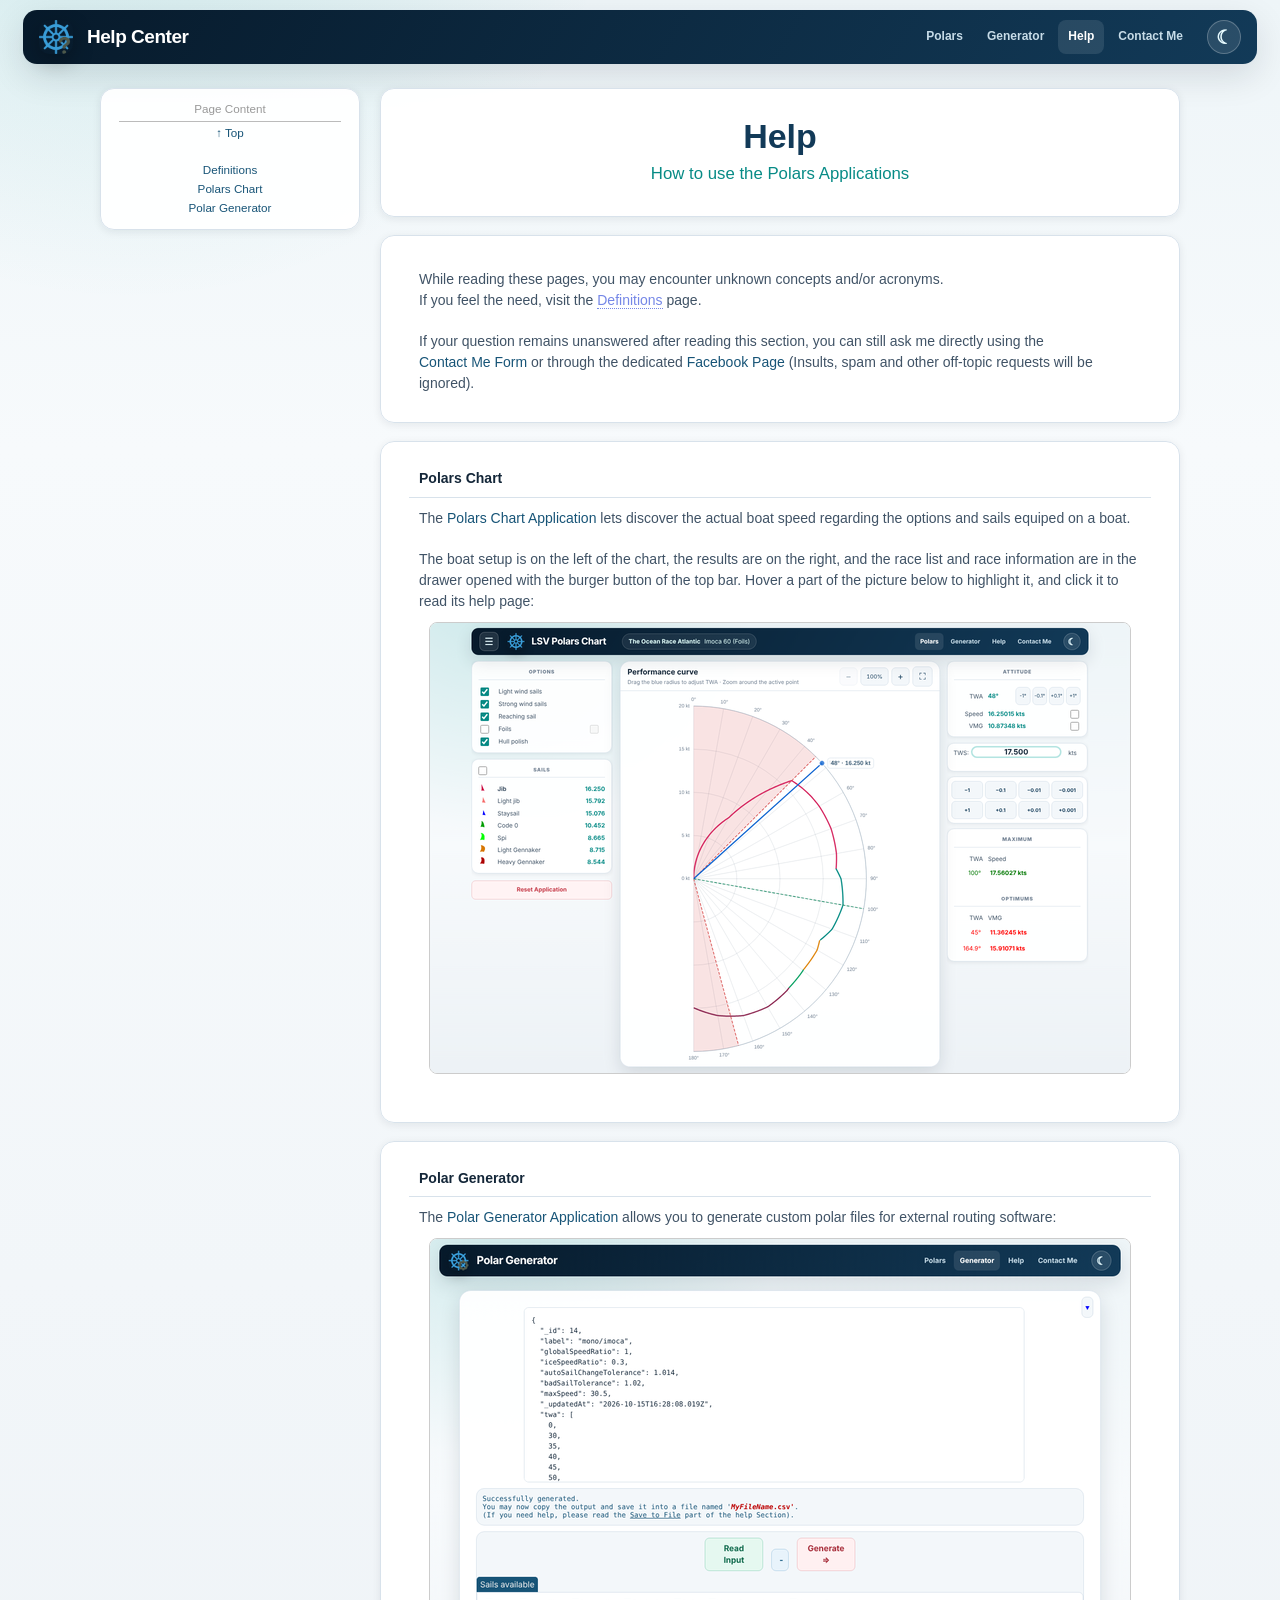
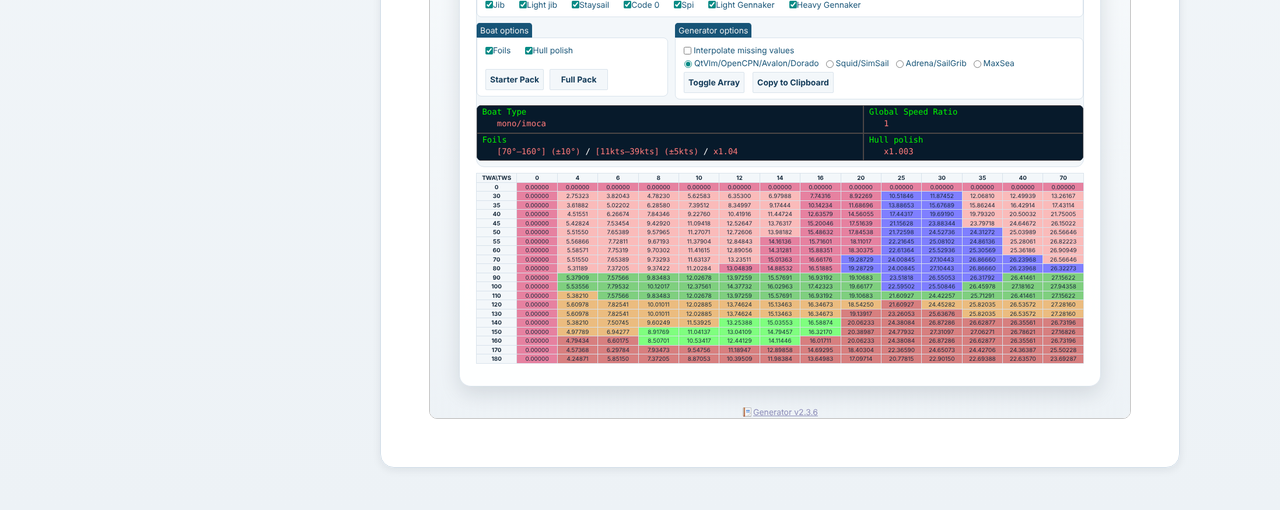
==== commit 9b20dbb6: "Escape server and pasted data in the page, update jQuery to 3.7.1 Race and boat names from the API, " ====
--- a/help/index.htm
+++ b/help/index.htm
@@ -18,8 +18,8 @@
 	<script type="text/javascript" src="../js/theme.js?v=1.0.0"></script>
 	<link rel="stylesheet"		type="text/css"	 href="../css/general.css?v=5.3.11"	media="screen" />
 	<link rel="stylesheet"		type="text/css"	 href="../css/help.css?v=5.3.11"	media="screen" />
-	<link rel="stylesheet"		type="text/css"	 href="../css/modern.css?v=1.4.1"		media="screen" />
-	<script type="text/javascript" src="../js/lib/jquery-3.2.1.min.js"				defer ></script>
+	<link rel="stylesheet"		type="text/css"	 href="../css/modern.css?v=1.4.2"		media="screen" />
+	<script type="text/javascript" src="../js/lib/jquery-3.7.1.min.js"				defer ></script>
 	<script type="text/javascript" src="../js/help.js?v=5.3.12"						defer ></script>
 	<script type="text/javascript" src="../js/lib/gtag.js?v=5.3.11"					defer ></script>
 </head>
--- a/css/modern.css
+++ b/css/modern.css
@@ -1531,6 +1531,11 @@
 		border-bottom: 1px solid var(--line);
 	}
 
+	body.dashboard-page header #race_selection .archives_selector .imgbtn {
+		margin-right: auto;
+		margin-left: auto;
+	}
+
 	body.dashboard-page header #race_selection .races_hidden_counter {
 		margin: 18px 0 0 6px;
 	}
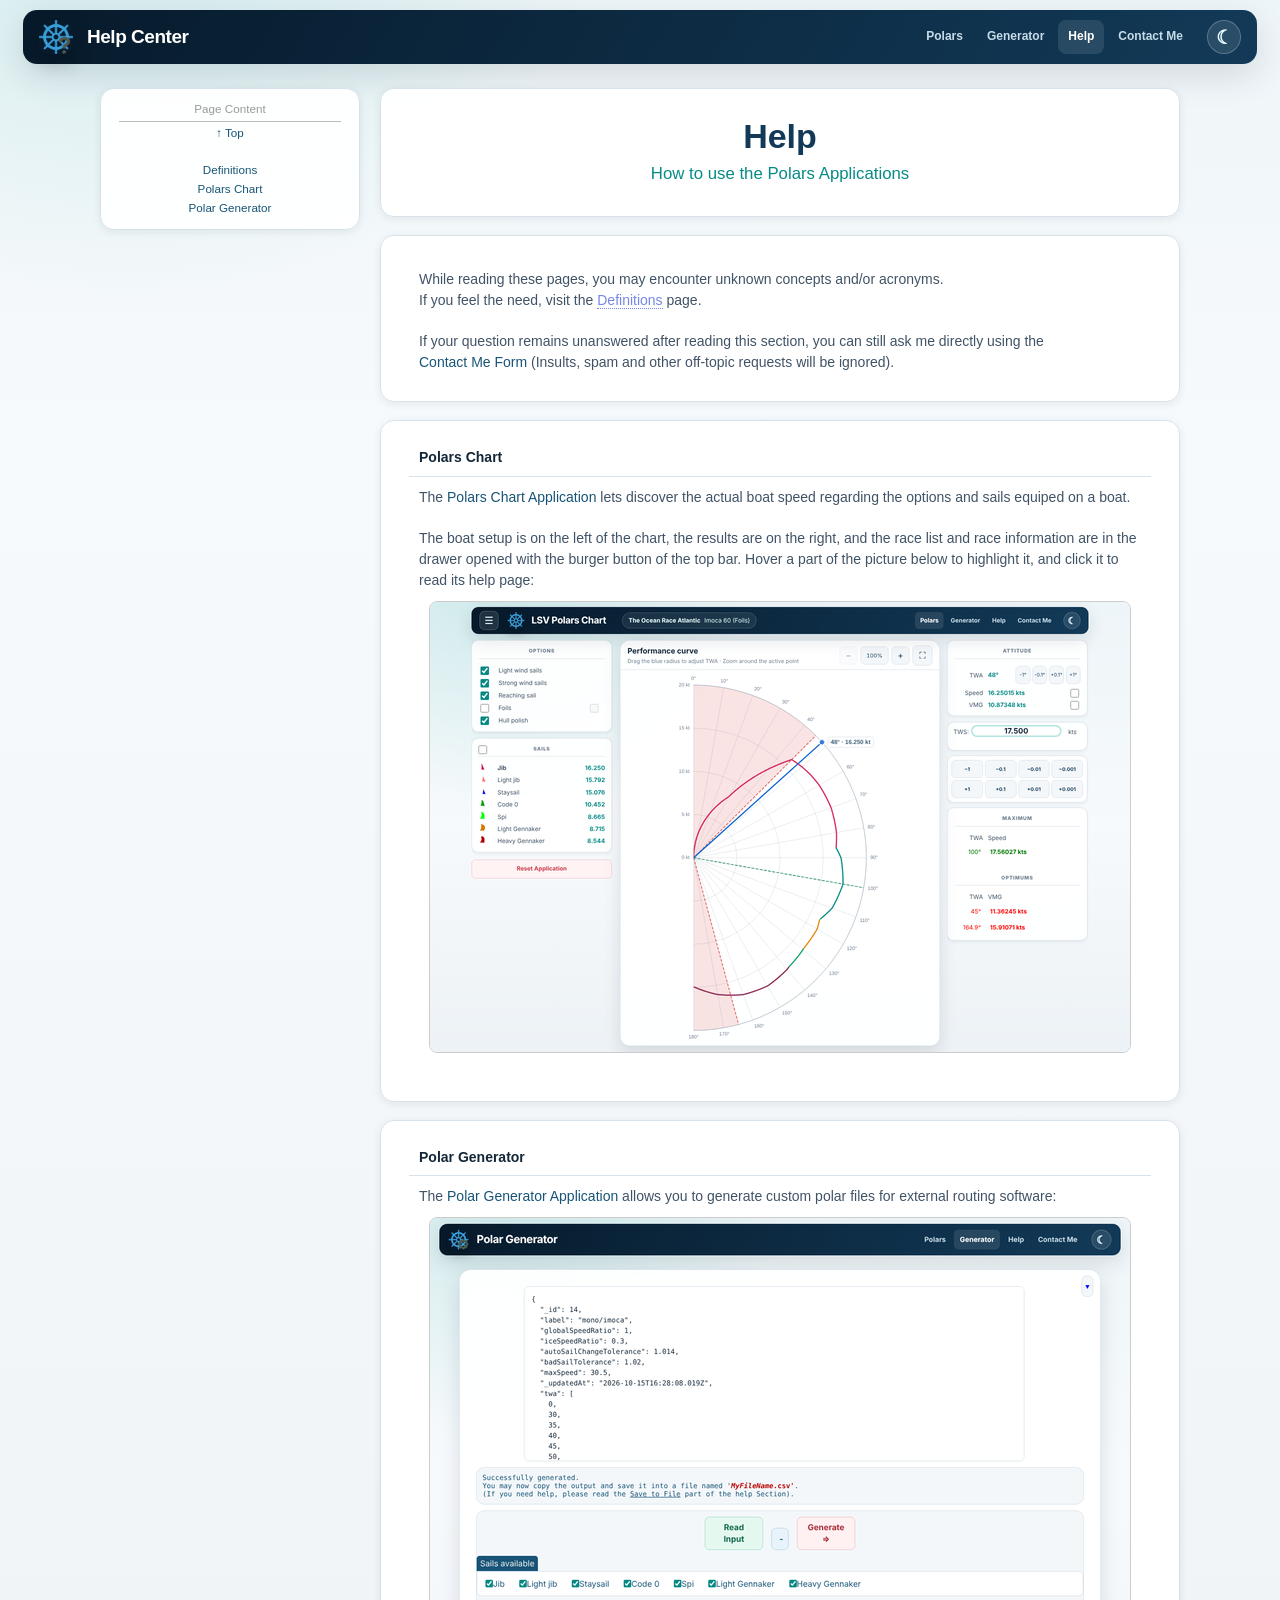
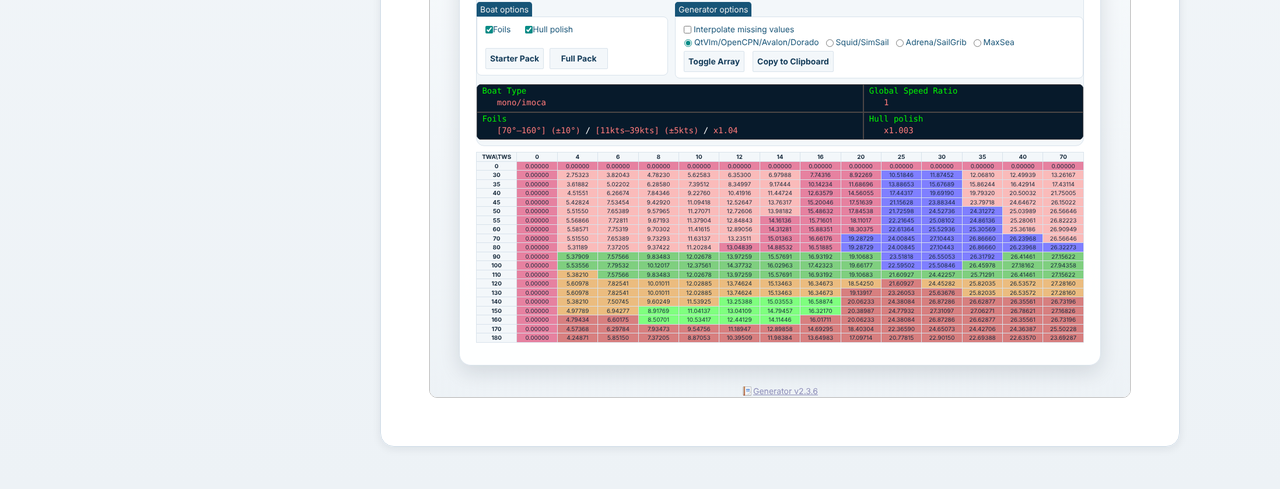
==== commit ada353c1: "Release 6.1.9 Bump the application version to 6.1.9 and list the changes since 6.1.8 in the release " ====
--- a/help/index.htm
+++ b/help/index.htm
@@ -21,7 +21,6 @@
 	<link rel="stylesheet"		type="text/css"	 href="../css/modern.css?v=1.4.2"		media="screen" />
 	<script type="text/javascript" src="../js/lib/jquery-3.7.1.min.js"				defer ></script>
 	<script type="text/javascript" src="../js/help.js?v=5.3.12"						defer ></script>
-	<script type="text/javascript" src="../js/lib/gtag.js?v=5.3.11"					defer ></script>
 </head>
 
 <body class="help-page">
@@ -61,8 +60,7 @@
 				<h5 class="hidden">Definitions</h5>
 				<p>While reading these pages, you may encounter unknown concepts and/or acronyms.<br/>
 					If you feel the need, visit the <a href="definitions.htm" class="innerlnk">Definitions</a> page.<br/></p>
-				<p>If your question remains unanswered after reading this section, you can still ask me directly using the <a href="../contact.php">Contact&nbsp;Me&nbsp;Form</a>
-					or through the dedicated <a about="_blank" href="https://fb.me/VRPolarsChart/">Facebook Page</a> (Insults, spam and other off-topic requests will be ignored).</p>
+				<p>If your question remains unanswered after reading this section, you can still ask me directly using the <a href="../contact.php">Contact&nbsp;Me&nbsp;Form</a> (Insults, spam and other off-topic requests will be ignored).</p>
 			</div>
 
 			<div class="contentframe" id="_polars_chart">
--- a/css/modern.css
+++ b/css/modern.css
@@ -35,6 +35,7 @@
 	--chart-axis: #9eb0bf;
 	--chart-grid: rgba(113, 128, 146, 0.24);
 	--chart-label-background: rgba(255, 255, 255, 0.92);
+	--chart-zoom-label-background: rgba(255, 255, 255, 0.78);
 	--chart-label-text: #123a58;
 	--chart-tooltip: rgba(7, 26, 43, 0.94);
 	--chart-point-border: #ffffff;
@@ -78,6 +79,7 @@
 	--chart-axis: #678196;
 	--chart-grid: rgba(145, 166, 184, 0.24);
 	--chart-label-background: rgba(16, 36, 49, 0.96);
+	--chart-zoom-label-background: rgba(13, 32, 46, 0.78);
 	--chart-label-text: #d8e7f1;
 	--chart-tooltip: rgba(3, 12, 19, 0.96);
 	--chart-point-border: #dceaf2;
@@ -438,6 +440,40 @@
 	font-weight: 720;
 }
 
+/* View selector: replaces the static title once the ECharts renderer is active. */
+.chart-view {
+	display: none;
+	max-width: 100%;
+	min-height: 32px;
+	padding: 4px 30px 4px 10px;
+	border: 1px solid var(--line);
+	border-radius: var(--radius-sm);
+	background: var(--surface-soft) url("data:image/svg+xml,%3Csvg xmlns='http://www.w3.org/2000/svg' width='10' height='6' viewBox='0 0 10 6'%3E%3Cpath d='M1 1l4 4 4-4' fill='none' stroke='%23718092' stroke-width='1.6' stroke-linecap='round' stroke-linejoin='round'/%3E%3C/svg%3E") no-repeat right 10px center;
+	color: var(--ink-900);
+	font-size: 15px;
+	font-weight: 720;
+	cursor: pointer;
+	appearance: none;
+	-webkit-appearance: none;
+}
+
+.chart-view:hover {
+	border-color: var(--sea-500);
+}
+
+#chart_panel.is-echarts .chart-view {
+	display: inline-block;
+}
+
+#chart_panel.is-echarts .chart-header__title--static {
+	display: none;
+}
+
+/* The best sail map has no zoom. */
+#chart_panel.is-echarts.has-no-zoom .chart-zoom {
+	display: none;
+}
+
 .chart-header__hint {
 	display: block;
 	margin-top: 2px;
@@ -765,7 +801,7 @@
 
 body.dashboard-page article #reset_stored_data {
 	width: 100%;
-	margin-top: 2px;
+	margin: 2px 0 12px; /* same gap as the sideboxes around it in the burger menu */
 	border-color: #efc4c8;
 	background: #fff3f4;
 	color: var(--danger);
@@ -1562,3 +1598,14 @@
 		backdrop-filter: blur(2px);
 	}
 }
+
+/* Sails: only the fastest speed is bold (ties included), the others stay normal */
+body.dashboard-page article .sidebox .sail + * + .val,
+article .sidebox .sail.selected + * + .val {
+	font-weight: 200;
+}
+
+body.dashboard-page article .sidebox .sail + * + .val.best-speed,
+article .sidebox .sail + * + .val.best-speed {
+	font-weight: 900;
+}
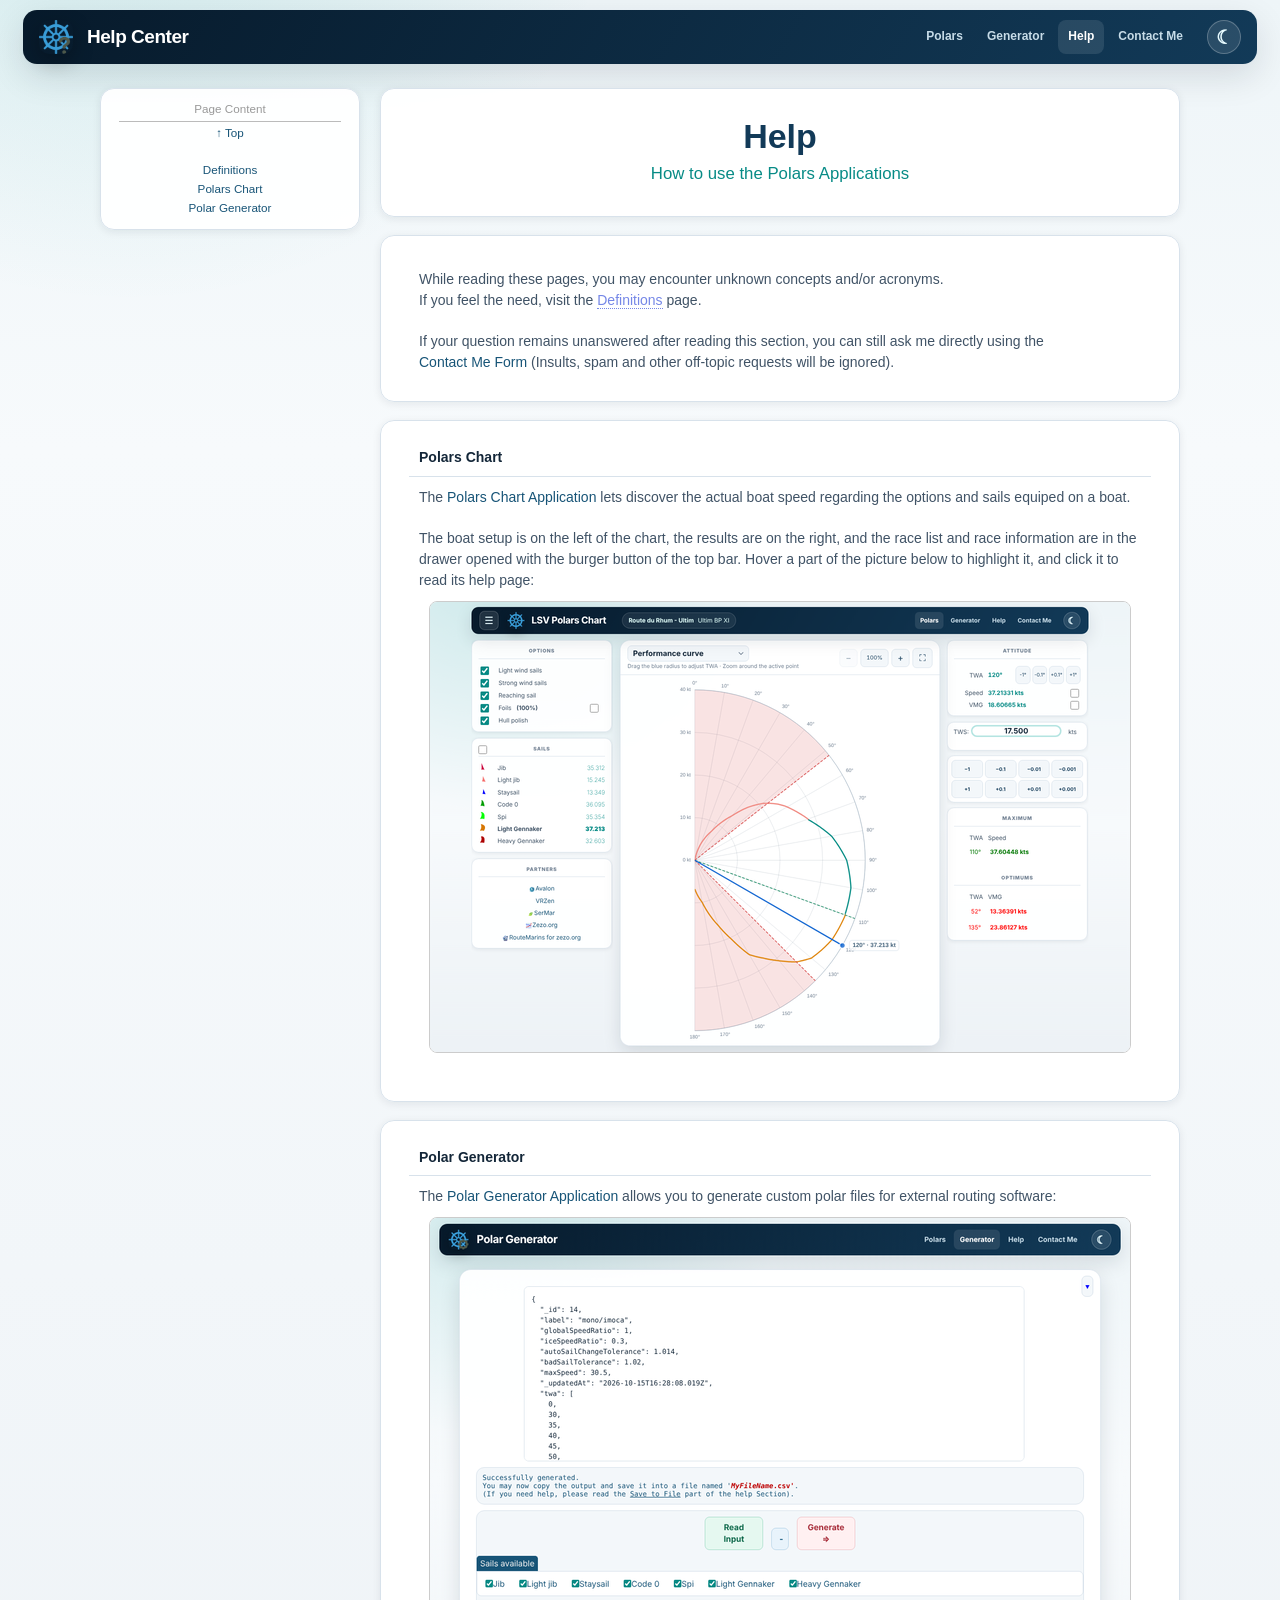
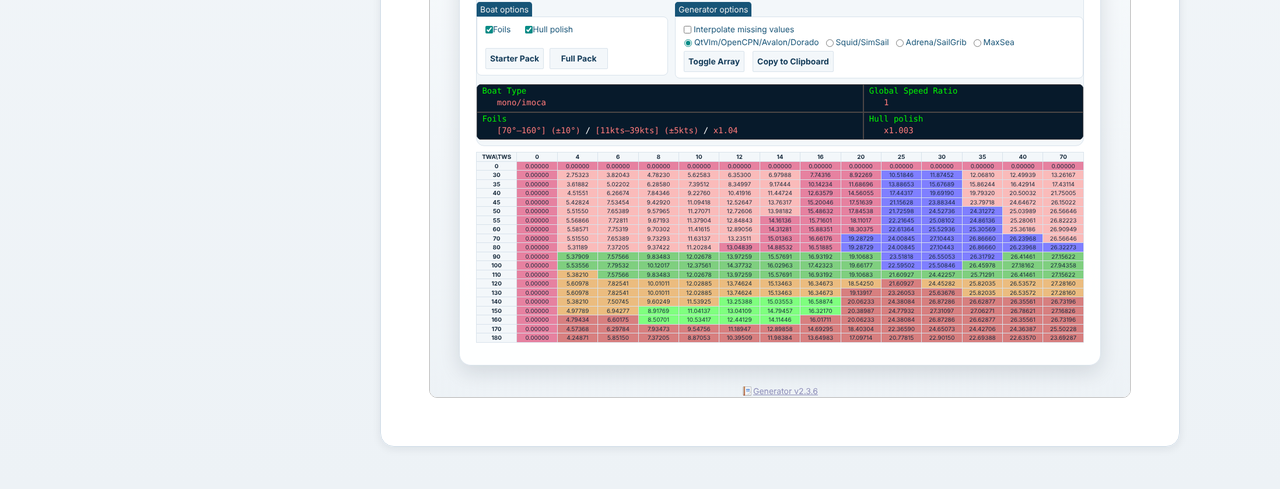
==== commit b13fca82: "Retake every Polars help screenshot in day and night for 6.1.9 All Polars screenshots of the Help da" ====
--- a/help/index.htm
+++ b/help/index.htm
@@ -72,7 +72,7 @@
 					<img class="themed" usemap="#chart_mapname" data-defsrc="img/100.png" />
 					<map name="chart_mapname">
 						<area shape="rect" coords="42,5,658,32"		href="chart_raceselector.htm"	title="Top bar and races drawer"	data-imgsrc="img/101.png" />
-						<area shape="rect" coords="42,38,182,276"	href="chart_leftpanels.htm"		title="Left panels"		data-imgsrc="img/102.png" />
+						<area shape="rect" coords="42,38,182,347"	href="chart_leftpanels.htm"		title="Left panels"		data-imgsrc="img/102.png" />
 						<area shape="rect" coords="190,38,510,444"	href="chart_chart.htm"			title="Chart"			data-imgsrc="img/103.png" />
 						<area shape="rect" coords="517,38,658,339"	href="chart_rightpanels.htm"	title="Right panels"	data-imgsrc="img/104.png" />
 					</map>
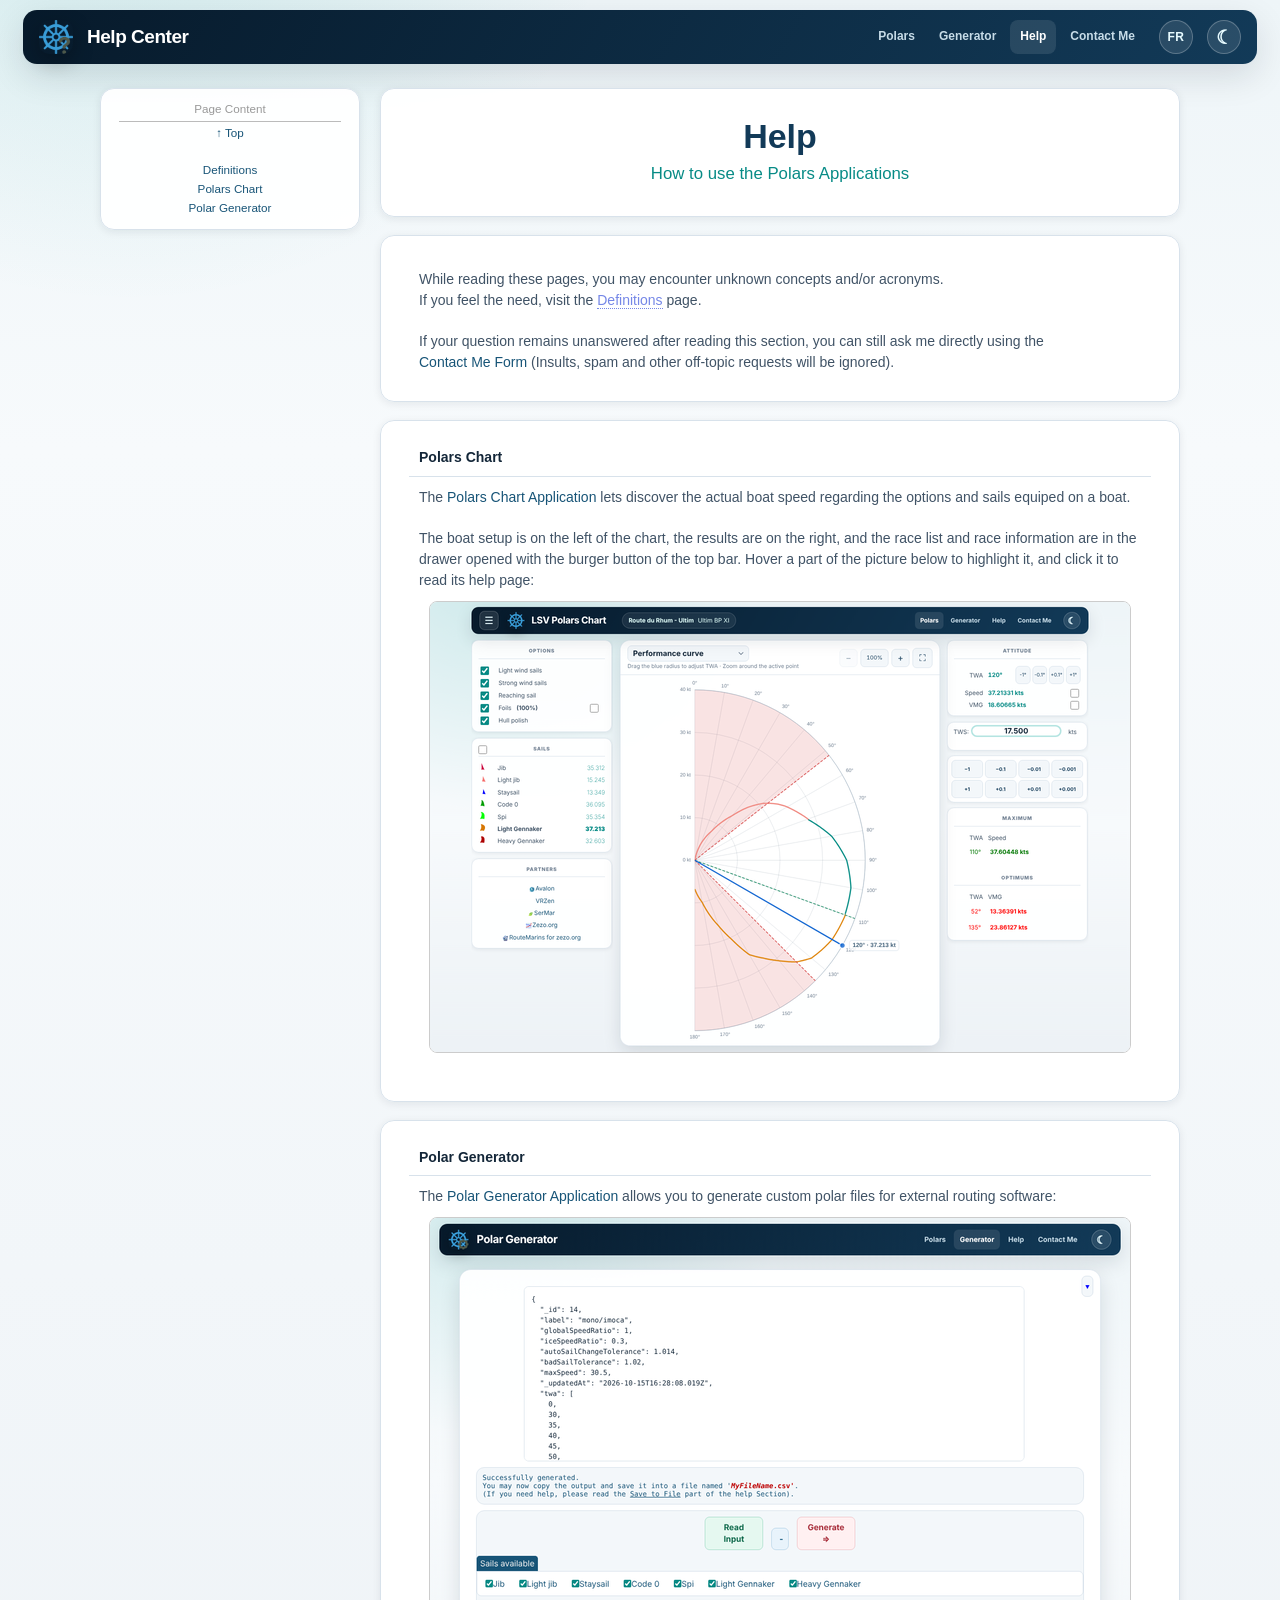
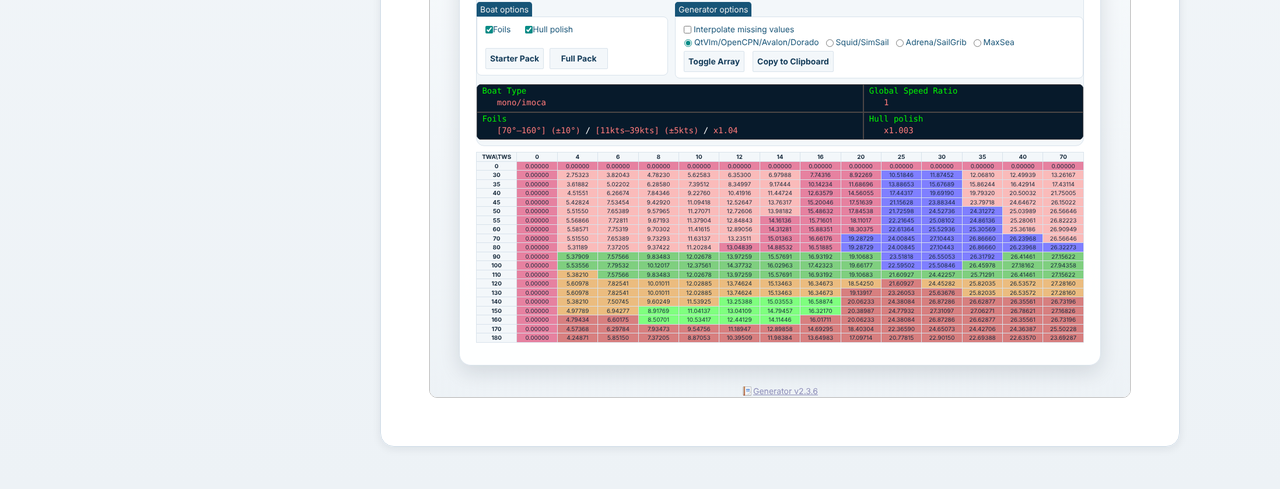
==== commit 4067951c: "Add a French version of the interface with shared translation files - js/i18n.js picks the language " ====
--- a/help/index.htm
+++ b/help/index.htm
@@ -1,5 +1,5 @@
 <!DOCTYPE html>
-<html lang="en" dir="ltr">
+<html lang="en" dir="ltr" data-i18n-page="help/index">
 <head>
 	<title>Help</title>
 	<meta http-equiv="content-type" content="text/html; charset=utf-8">
@@ -15,33 +15,19 @@
 	<meta name="copyright"		content="Toxcct 2018">
  	<meta name="viewport"		content="width=device-width, initial-scale=1">
  	<link rel="icon"			type="image/png" href="../favicon-help.png" />
-	<script type="text/javascript" src="../js/theme.js?v=1.0.0"></script>
+	<script type="text/javascript" src="../js/theme.js?v=1.1.0"></script>
+	<script type="text/javascript" src="../js/i18n.js?v=1.0.0"></script>
 	<link rel="stylesheet"		type="text/css"	 href="../css/general.css?v=5.3.11"	media="screen" />
 	<link rel="stylesheet"		type="text/css"	 href="../css/help.css?v=5.3.11"	media="screen" />
-	<link rel="stylesheet"		type="text/css"	 href="../css/modern.css?v=1.4.2"		media="screen" />
+	<link rel="stylesheet"		type="text/css"	 href="../css/modern.css?v=1.5.0"		media="screen" />
 	<script type="text/javascript" src="../js/lib/jquery-3.7.1.min.js"				defer ></script>
-	<script type="text/javascript" src="../js/help.js?v=5.3.12"						defer ></script>
+	<script type="text/javascript" src="../js/help.js?v=5.3.13"						defer ></script>
 </head>
 
 <body class="help-page">
 	<header id="_top">
-        <div class="app-brand"><a class="app-brand__identity" href="../index.htm">
-            <img class="app-brand__logo" src="../favicon-help.png" alt="LSV TOXCct">
-            <div>
-                <span class="app-brand__name">Help Center</span>
-                <span class="app-brand__tagline">LSV TOXCct documentation</span>
-            </div>
-            </a>
-            <div class="app-brand__actions">
-                <nav class="app-nav" aria-label="Main navigation">
-                    <a href="../index.htm">Polars</a>
-                    <a href="../generator.htm">Generator</a>
-                    <a class="is-current" href="index.htm">Help</a>
-                    <a href="../contact.php">Contact Me</a>
-                </nav>
-                <span class="app-brand__badge">Polars Help Center</span>
-            </div>
-        </div>
+        <div class="app-brand" data-page="help"></div>
+		<script type="text/javascript" src="../js/layout.js?v=1.0.0"></script>
     </header>
 	<article class="grid2cols">
 		<div class="column1">
@@ -71,10 +57,10 @@
 				<p>
 					<img class="themed" usemap="#chart_mapname" data-defsrc="img/100.png" />
 					<map name="chart_mapname">
-						<area shape="rect" coords="42,5,658,32"		href="chart_raceselector.htm"	title="Top bar and races drawer"	data-imgsrc="img/101.png" />
-						<area shape="rect" coords="42,38,182,347"	href="chart_leftpanels.htm"		title="Left panels"		data-imgsrc="img/102.png" />
-						<area shape="rect" coords="190,38,510,444"	href="chart_chart.htm"			title="Chart"			data-imgsrc="img/103.png" />
-						<area shape="rect" coords="517,38,658,339"	href="chart_rightpanels.htm"	title="Right panels"	data-imgsrc="img/104.png" />
+						<area shape="rect" coords="42,5,658,32"		href="chart_raceselector.htm"	title="Top bar and races drawer" data-i18n-attr="title:helpMap.raceselector; alt:helpMap.raceselector"	data-imgsrc="img/101.png" />
+						<area shape="rect" coords="42,38,182,347"	href="chart_leftpanels.htm"		title="Left panels" data-i18n-attr="title:helpMap.leftpanels; alt:helpMap.leftpanels"		data-imgsrc="img/102.png" />
+						<area shape="rect" coords="190,38,510,444"	href="chart_chart.htm"			title="Chart" data-i18n-attr="title:helpMap.chart; alt:helpMap.chart"			data-imgsrc="img/103.png" />
+						<area shape="rect" coords="517,38,658,339"	href="chart_rightpanels.htm"	title="Right panels" data-i18n-attr="title:helpMap.rightpanels; alt:helpMap.rightpanels"	data-imgsrc="img/104.png" />
 					</map>
 				</p>
 			</div>
@@ -85,9 +71,9 @@
 				<p>
 					<img class="themed" usemap="#csvgen_mapname" data-defsrc="img/200.png" />
 					<map name="csvgen_mapname">
-						<area shape="rect" coords="46,68,654,289"	href="csvgen_input.htm"		title="Input Field"			data-imgsrc="img/201.png" />
-						<area shape="rect" coords="46,290,654,530"	href="csvgen_options.htm"	title="Options Selector"	data-imgsrc="img/202.png" />
-						<area shape="rect" coords="46,531,654,724"	href="csvgen_output.htm"	title="Output Area"			data-imgsrc="img/203.png" />
+						<area shape="rect" coords="46,68,654,289"	href="csvgen_input.htm"		title="Input Field" data-i18n-attr="title:helpMap.input; alt:helpMap.input"			data-imgsrc="img/201.png" />
+						<area shape="rect" coords="46,290,654,530"	href="csvgen_options.htm"	title="Options Selector" data-i18n-attr="title:helpMap.options; alt:helpMap.options"	data-imgsrc="img/202.png" />
+						<area shape="rect" coords="46,531,654,724"	href="csvgen_output.htm"	title="Output Area" data-i18n-attr="title:helpMap.output; alt:helpMap.output"			data-imgsrc="img/203.png" />
 					</map>
 				</p>
 			</div>
--- a/css/modern.css
+++ b/css/modern.css
@@ -258,7 +258,8 @@
 	gap: 14px;
 }
 
-.theme-toggle {
+.theme-toggle,
+.language-toggle {
 	display: inline-grid;
 	place-items: center;
 	flex: 0 0 auto;
@@ -275,9 +276,15 @@
 	line-height: 1;
 }
 
-.theme-toggle:hover:not(:disabled) {
+.theme-toggle:hover:not(:disabled),
+.language-toggle:hover:not(:disabled) {
 	border-color: rgba(91, 227, 218, 0.8);
 	background: rgba(255, 255, 255, 0.17);
+}
+
+.app-brand__actions .language-toggle {
+	font-size: 12px;
+	letter-spacing: 0.04em;
 }
 
 .app-nav {
@@ -1180,7 +1187,8 @@
 		gap: 4px;
 	}
 
-	.theme-toggle {
+	.theme-toggle,
+	.language-toggle {
 		width: 34px;
 		height: 34px;
 		min-height: 34px;
@@ -1428,7 +1436,8 @@
 		display: none;
 	}
 
-	.theme-toggle {
+	.theme-toggle,
+	.language-toggle {
 		width: 34px;
 		height: 34px;
 		min-height: 34px;
@@ -1609,3 +1618,26 @@
 article .sidebox .sail + * + .val.best-speed {
 	font-weight: 900;
 }
+
+/* Note shown only when the page is displayed in another language than English */
+.translation-note:empty {
+	display: none;
+}
+
+.translation-note {
+	color: var(--ink-500);
+	font-style: italic;
+}
+
+/* Speed unit in French: nœuds */
+html[lang="fr"] article .sidebox .unit_kts::after,
+html[lang="fr"] article .sideboxnomargin .unit_kts::after {
+	content: " nds";
+}
+
+/* Generator buttons grow with longer labels, such as the French ones */
+body.generator-page article #process_controls #btns > button:not(#toggle_input) {
+	width: auto;
+	min-width: 100px;
+	white-space: nowrap;
+}
